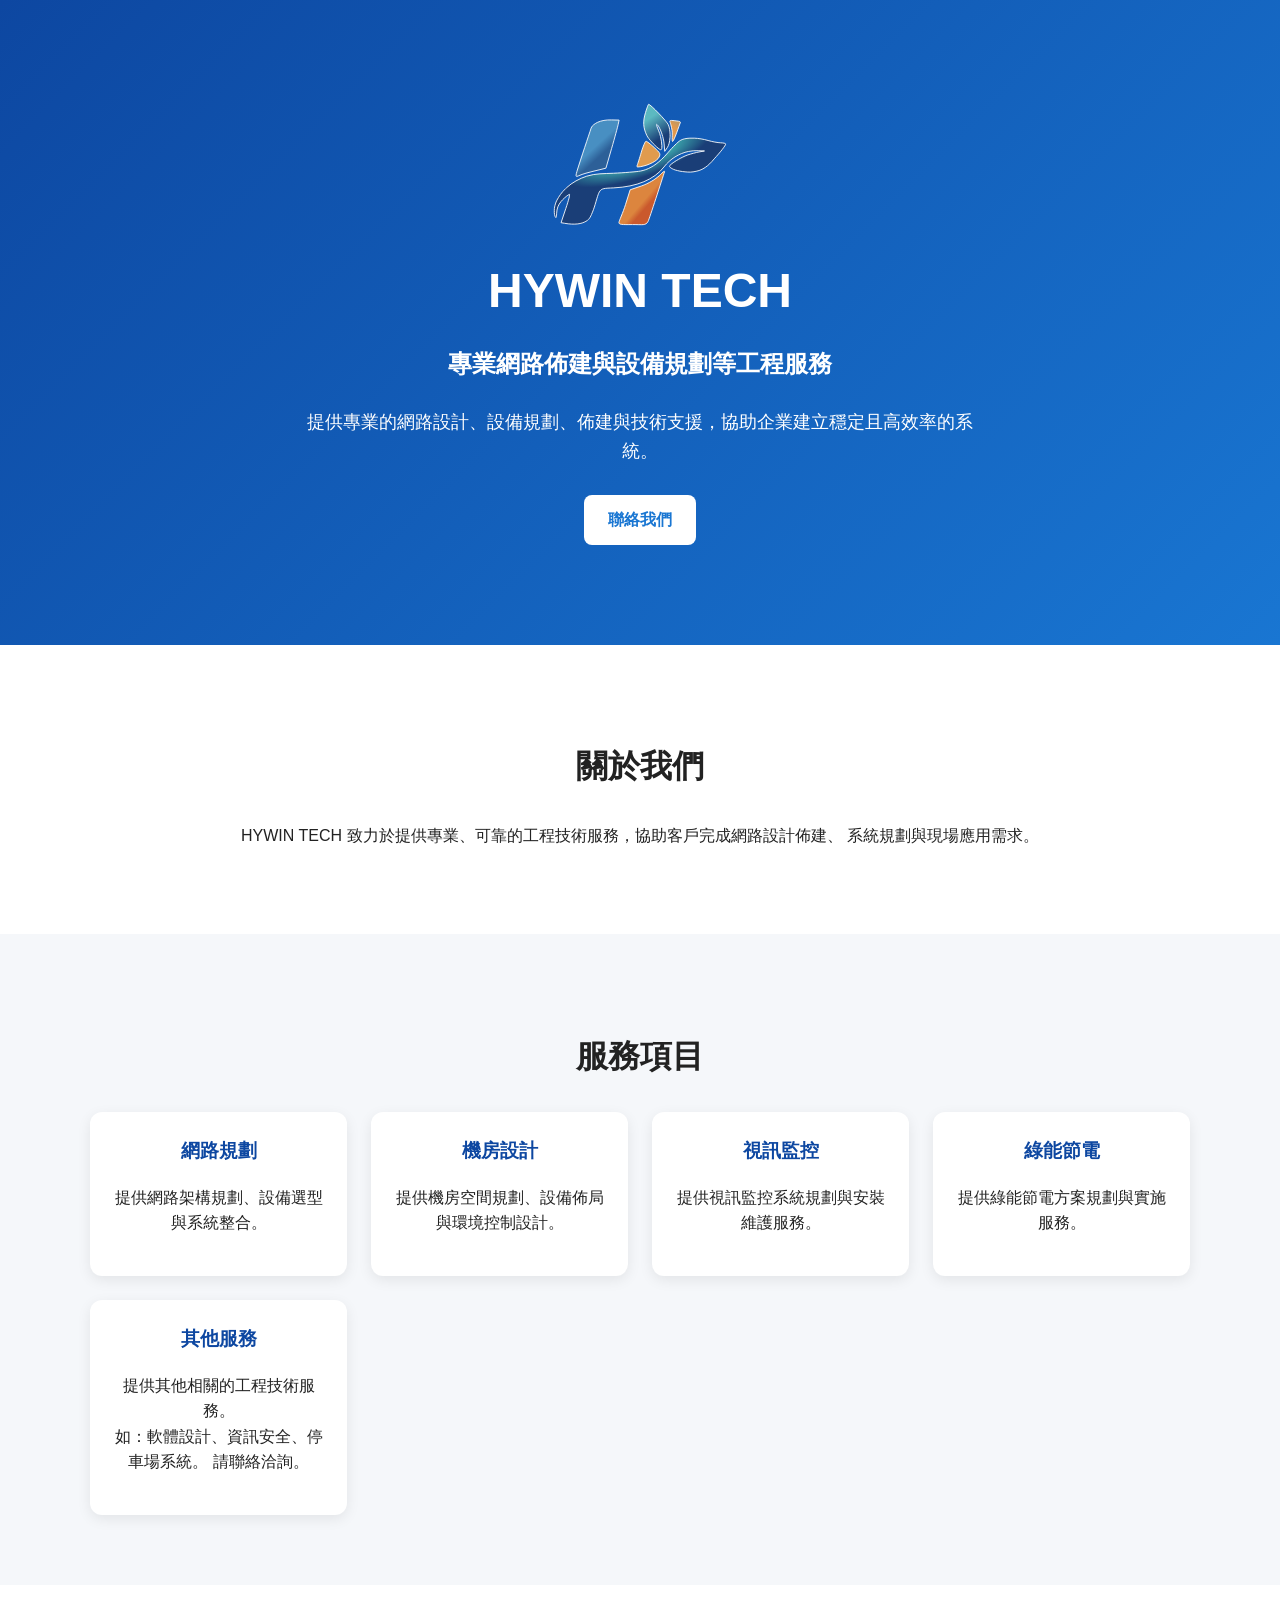
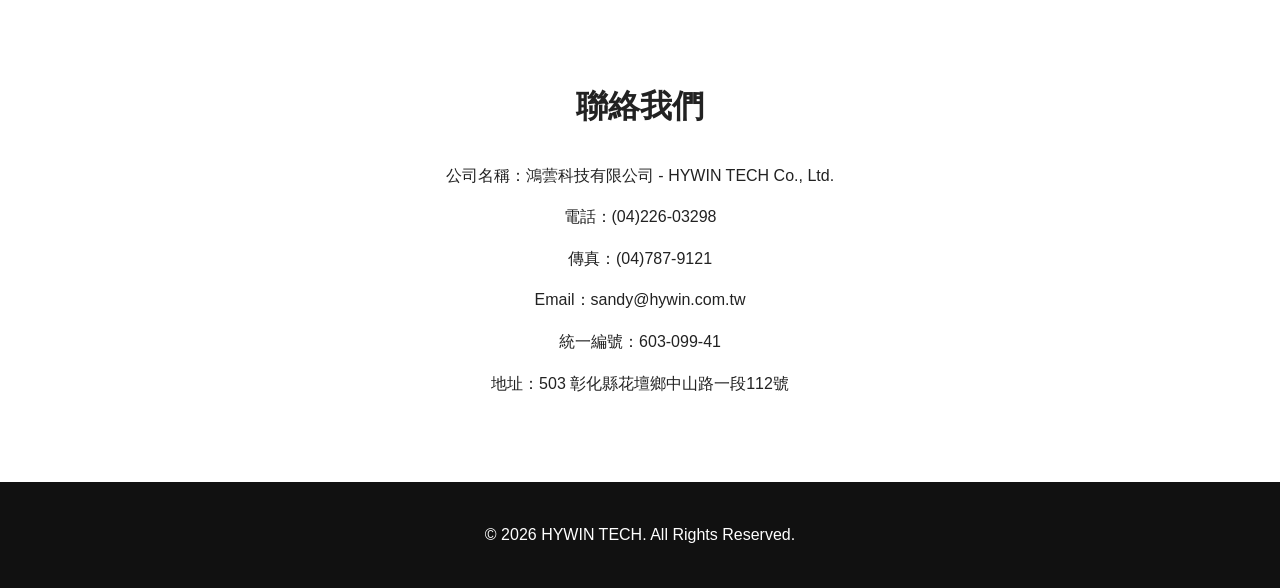
==== index.html @ fcb00c09 "Update index.html" ====
<!DOCTYPE html>
<html lang="zh-Hant">
<head>
    <meta charset="UTF-8">
    <meta name="viewport" content="width=device-width, initial-scale=1.0">
    <title>HYWIN TECH</title>
    <meta name="description" content="HYWIN TECH 提供專業的網路佈建、設備規劃與工程服務。">
    <link rel="stylesheet" href="style.css">
</head>
<body>
    <header class="hero">
        <div class="container">
            <img src="image/HYWIN.svg" alt="HYWIN TECH Logo" class="logo">
            <h1>HYWIN TECH</h1>
            <p class="subtitle">專業網路佈建與設備規劃等工程服務</p>
            <p class="description">
                提供專業的網路設計、設備規劃、佈建與技術支援，協助企業建立穩定且高效率的系統。
            </p>
            <a class="btn" href="#contact">聯絡我們</a>
        </div>
    </header>

    <section class="section">
        <div class="container">
            <h2>關於我們</h2>
            <p>
                HYWIN TECH 致力於提供專業、可靠的工程技術服務，協助客戶完成網路設計佈建、
                系統規劃與現場應用需求。
            </p>
        </div>
    </section>

    <section class="section section-gray">
        <div class="container">
            <h2>服務項目</h2>
            <div class="cards">
                <div class="card">
                    <h3>網路規劃</h3>
                    <p>提供網路架構規劃、設備選型與系統整合。</p>
                </div>
                <div class="card">
                    <h3>機房設計</h3>
                    <p>提供機房空間規劃、設備佈局與環境控制設計。</p>
                </div>
                <div class="card">
                    <h3>視訊監控</h3>
                    <p>提供視訊監控系統規劃與安裝維護服務。</p>
                </div>
                <div class="card">
                    <h3>綠能節電</h3>
                    <p>提供綠能節電方案規劃與實施服務。</p>
                </div>
                <div class="card">
                    <h3>其他服務</h3>
                    <p>提供其他相關的工程技術服務。<br>如：軟體設計、資訊安全、停車場系統。 請聯絡洽詢。</p>
                </div>
            </div>
        </div>
    </section>

    <section class="section" id="contact">
        <div class="container">
            <h2>聯絡我們</h2>
            <p>公司名稱：鴻蕓科技有限公司 - HYWIN TECH Co., Ltd.</p>
            <p>電話：(04)226-03298</p>
            <p>傳真：(04)787-9121</p>
            <p>Email：sandy@hywin.com.tw</p>
            <p>統一編號：603-099-41</p>
            <p>地址：503 彰化縣花壇鄉中山路一段112號</p>
        </div>
    </section>

    <footer class="footer">
        <div class="container">
            <p>© 2026 HYWIN TECH. All Rights Reserved.</p>
        </div>
    </footer>
</body>
</html>
---- style.css ----
* {
    box-sizing: border-box;
}

body {
    margin: 0;
    font-family: "Microsoft JhengHei", "PingFang TC", sans-serif;
    line-height: 1.6;
    color: #222;
    background-color: #ffffff;
}

.logo {
    max-width: 180px;
    width: 100%;
    height: auto;
    display: block;
    margin: 0 auto 24px;
}

.container {
    width: 90%;
    max-width: 1100px;
    margin: 0 auto;
}

.hero {
    background: linear-gradient(135deg, #0d47a1, #1976d2);
    color: white;
    text-align: center;
    padding: 100px 20px;
}

.hero h1 {
    margin: 0;
    font-size: 48px;
}

.subtitle {
    font-size: 24px;
    margin-top: 16px;
    font-weight: 600;
}

.description {
    max-width: 700px;
    margin: 20px auto 0;
    font-size: 18px;
}

.btn {
    display: inline-block;
    margin-top: 30px;
    padding: 12px 24px;
    background-color: white;
    color: #1976d2;
    text-decoration: none;
    border-radius: 8px;
    font-weight: bold;
}

.section {
    padding: 70px 20px;
}

.section h2 {
    text-align: center;
    margin-bottom: 30px;
    font-size: 32px;
}

.section p {
    max-width: 800px;
    margin: 0 auto 16px;
    text-align: center;
}

.section-gray {
    background-color: #f5f7fa;
}

.cards {
    display: grid;
    grid-template-columns: repeat(auto-fit, minmax(250px, 1fr));
    gap: 24px;
    margin-top: 30px;
}

.card {
    background: white;
    padding: 24px;
    border-radius: 12px;
    box-shadow: 0 4px 14px rgba(0, 0, 0, 0.08);
    text-align: center;
}

.card h3 {
    margin-top: 0;
    color: #0d47a1;
}

.footer {
    background-color: #111;
    color: white;
    text-align: center;
    padding: 24px 20px;
}
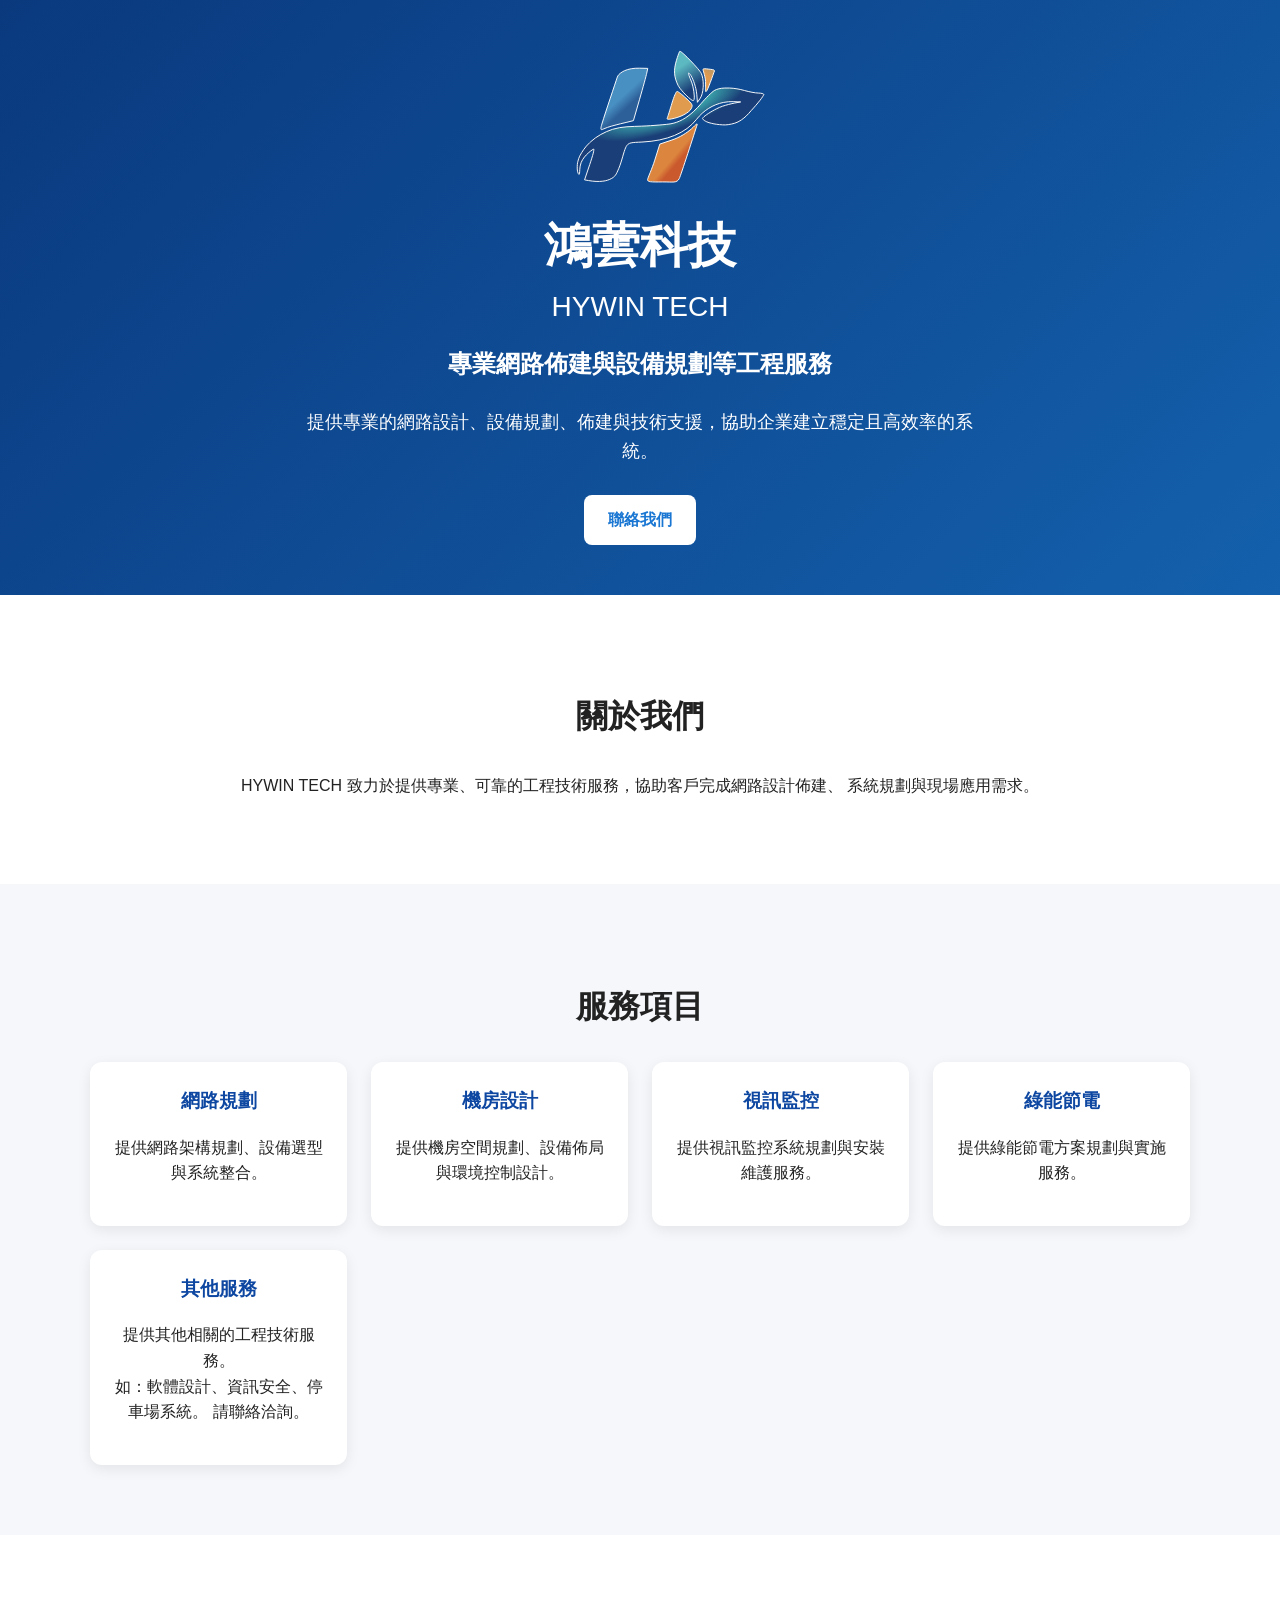
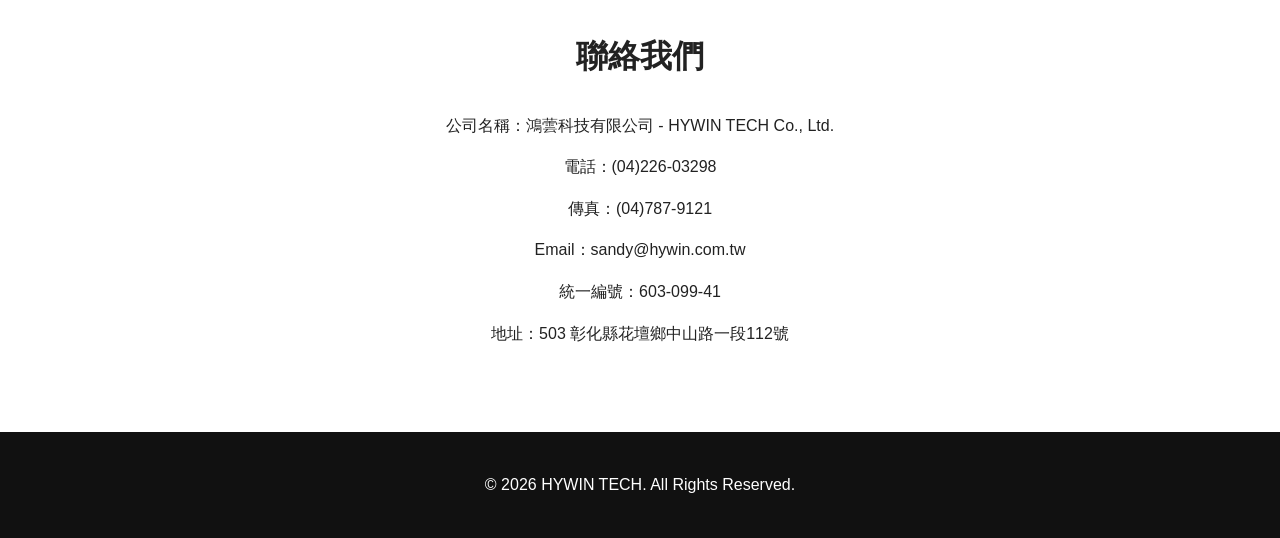
==== commit e6b8adfb: "Update-title" ====
--- a/index.html
+++ b/index.html
@@ -11,7 +11,8 @@
     <header class="hero">
         <div class="container">
             <img src="image/HYWIN.svg" alt="HYWIN TECH Logo" class="logo">
-            <h1>HYWIN TECH</h1>
+            <h1>鴻蕓科技</h1>
+            <h2>HYWIN TECH</h2>
             <p class="subtitle">專業網路佈建與設備規劃等工程服務</p>
             <p class="description">
                 提供專業的網路設計、設備規劃、佈建與技術支援，協助企業建立穩定且高效率的系統。
--- a/style.css
+++ b/style.css
@@ -11,7 +11,7 @@
 }
 
 .logo {
-    max-width: 180px;
+    max-width: 250px;
     width: 100%;
     height: auto;
     display: block;
@@ -25,15 +25,23 @@
 }
 
 .hero {
-    background: linear-gradient(135deg, #0d47a1, #1976d2);
+    background: linear-gradient(135deg, #0a397e, #1460ac);
     color: white;
     text-align: center;
-    padding: 100px 20px;
+    padding: 50px 20px;
 }
 
 .hero h1 {
     margin: 0;
     font-size: 48px;
+}
+
+.hero h2
+{
+    margin: 0;
+    font-size: 28px;
+    font-weight: normal;
+    color: white;
 }
 
 .subtitle {
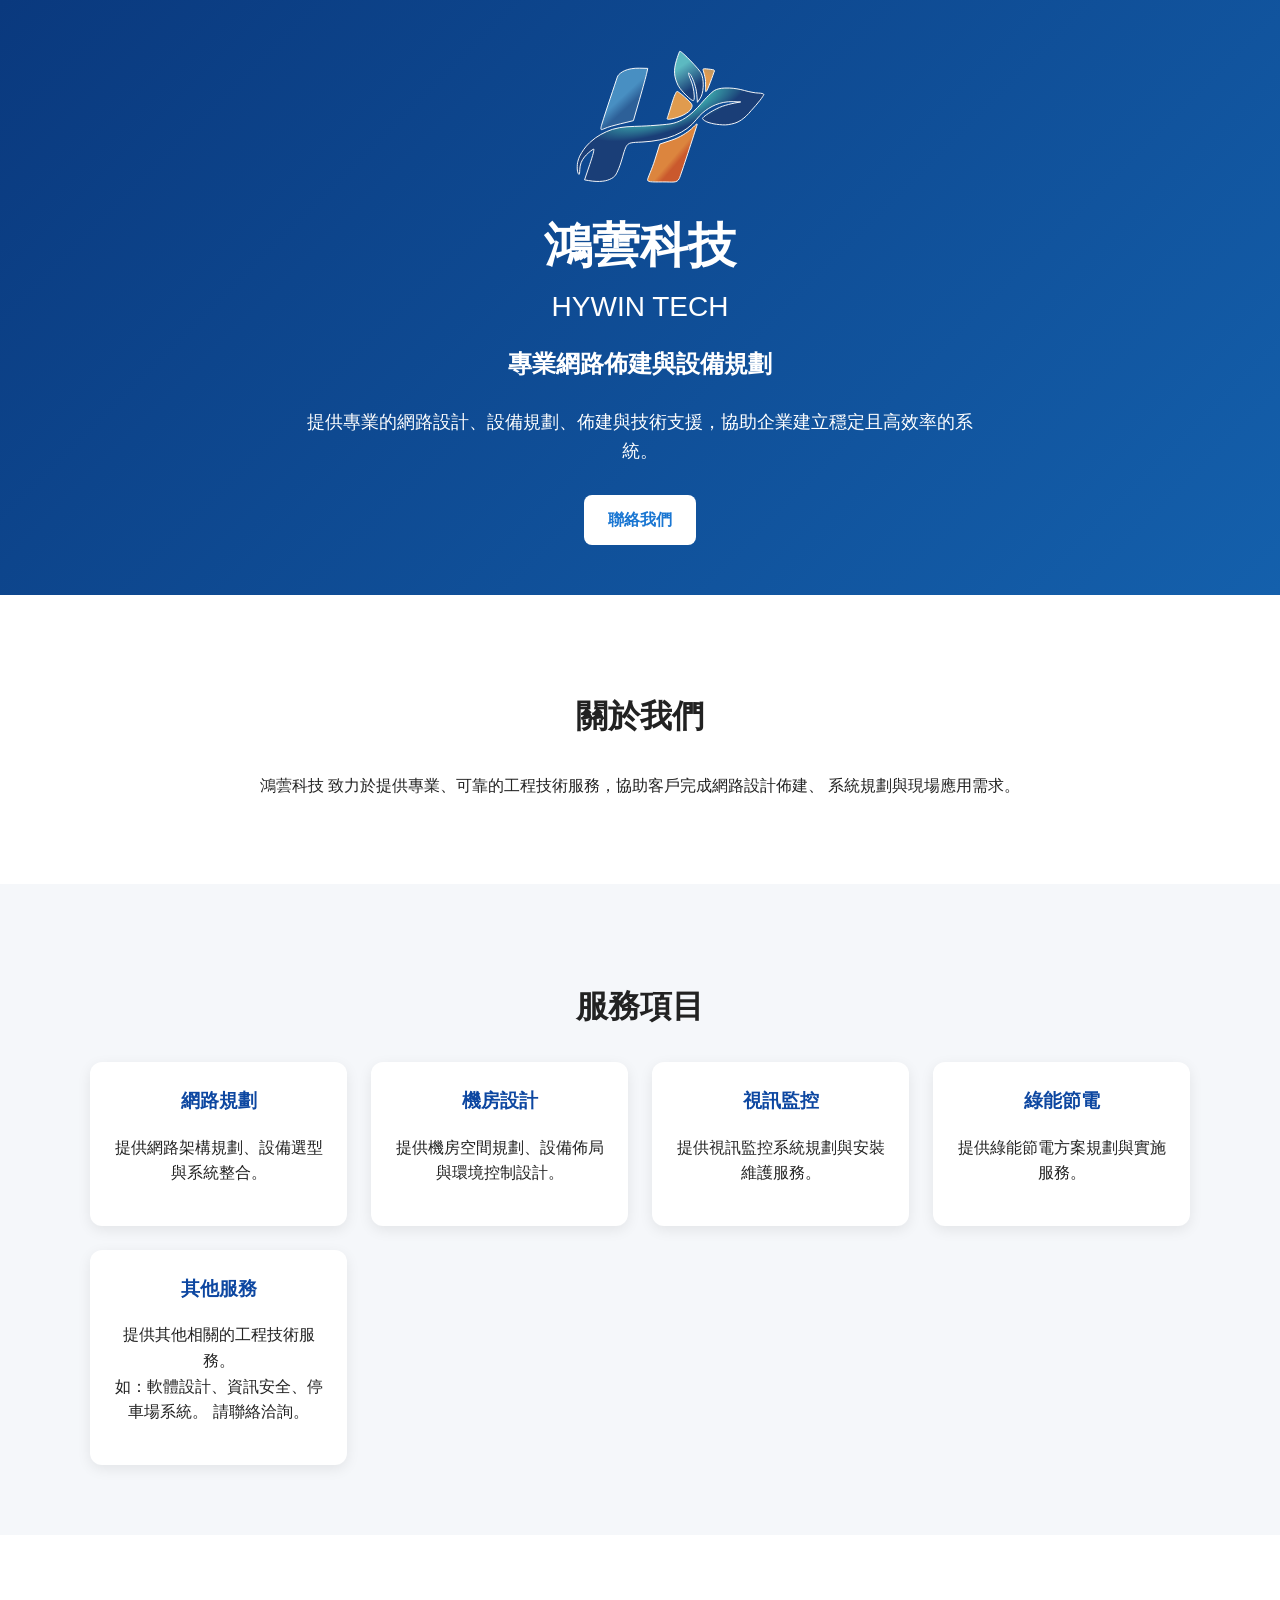
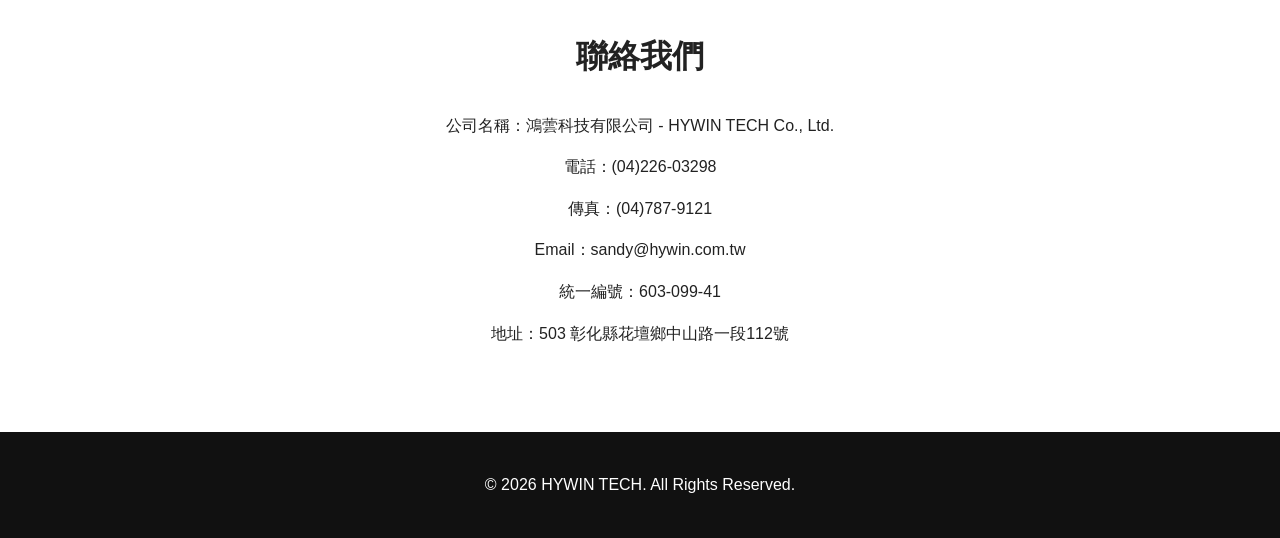
==== commit 1324cb58: "update" ====
--- a/index.html
+++ b/index.html
@@ -13,7 +13,7 @@
             <img src="image/HYWIN.svg" alt="HYWIN TECH Logo" class="logo">
             <h1>鴻蕓科技</h1>
             <h2>HYWIN TECH</h2>
-            <p class="subtitle">專業網路佈建與設備規劃等工程服務</p>
+            <p class="subtitle">專業網路佈建與設備規劃</p>
             <p class="description">
                 提供專業的網路設計、設備規劃、佈建與技術支援，協助企業建立穩定且高效率的系統。
             </p>
@@ -25,7 +25,7 @@
         <div class="container">
             <h2>關於我們</h2>
             <p>
-                HYWIN TECH 致力於提供專業、可靠的工程技術服務，協助客戶完成網路設計佈建、
+                鴻蕓科技 致力於提供專業、可靠的工程技術服務，協助客戶完成網路設計佈建、
                 系統規劃與現場應用需求。
             </p>
         </div>
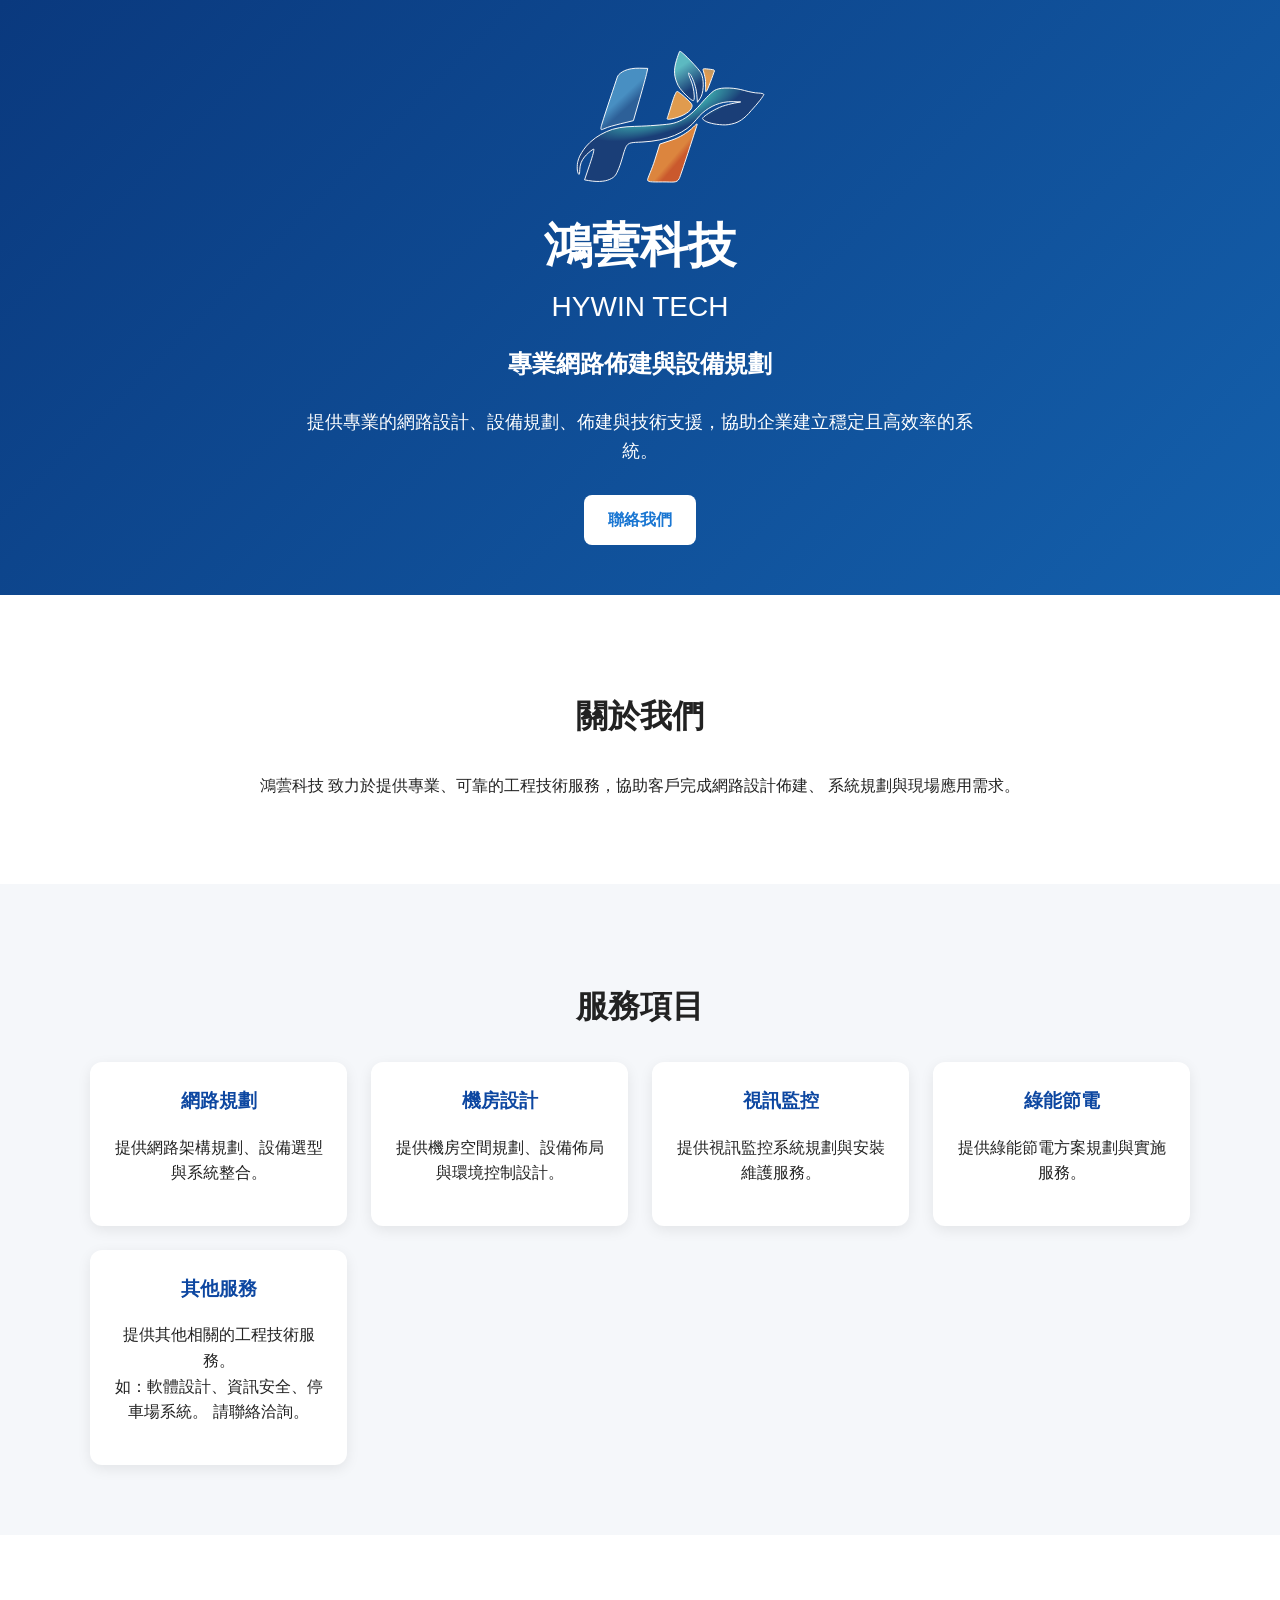
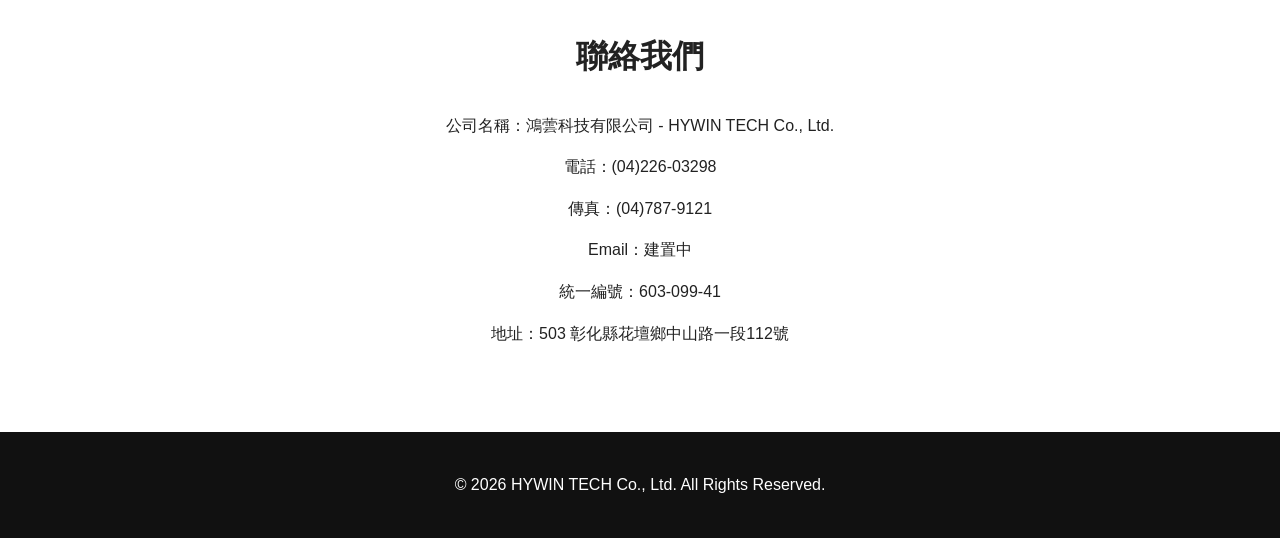
==== commit e252b4c2: "update" ====
--- a/index.html
+++ b/index.html
@@ -65,7 +65,7 @@
             <p>公司名稱：鴻蕓科技有限公司 - HYWIN TECH Co., Ltd.</p>
             <p>電話：(04)226-03298</p>
             <p>傳真：(04)787-9121</p>
-            <p>Email：sandy@hywin.com.tw</p>
+            <p>Email：建置中</p>
             <p>統一編號：603-099-41</p>
             <p>地址：503 彰化縣花壇鄉中山路一段112號</p>
         </div>
@@ -73,7 +73,7 @@
 
     <footer class="footer">
         <div class="container">
-            <p>© 2026 HYWIN TECH. All Rights Reserved.</p>
+            <p>© 2026 HYWIN TECH Co., Ltd. All Rights Reserved.</p>
         </div>
     </footer>
 </body>
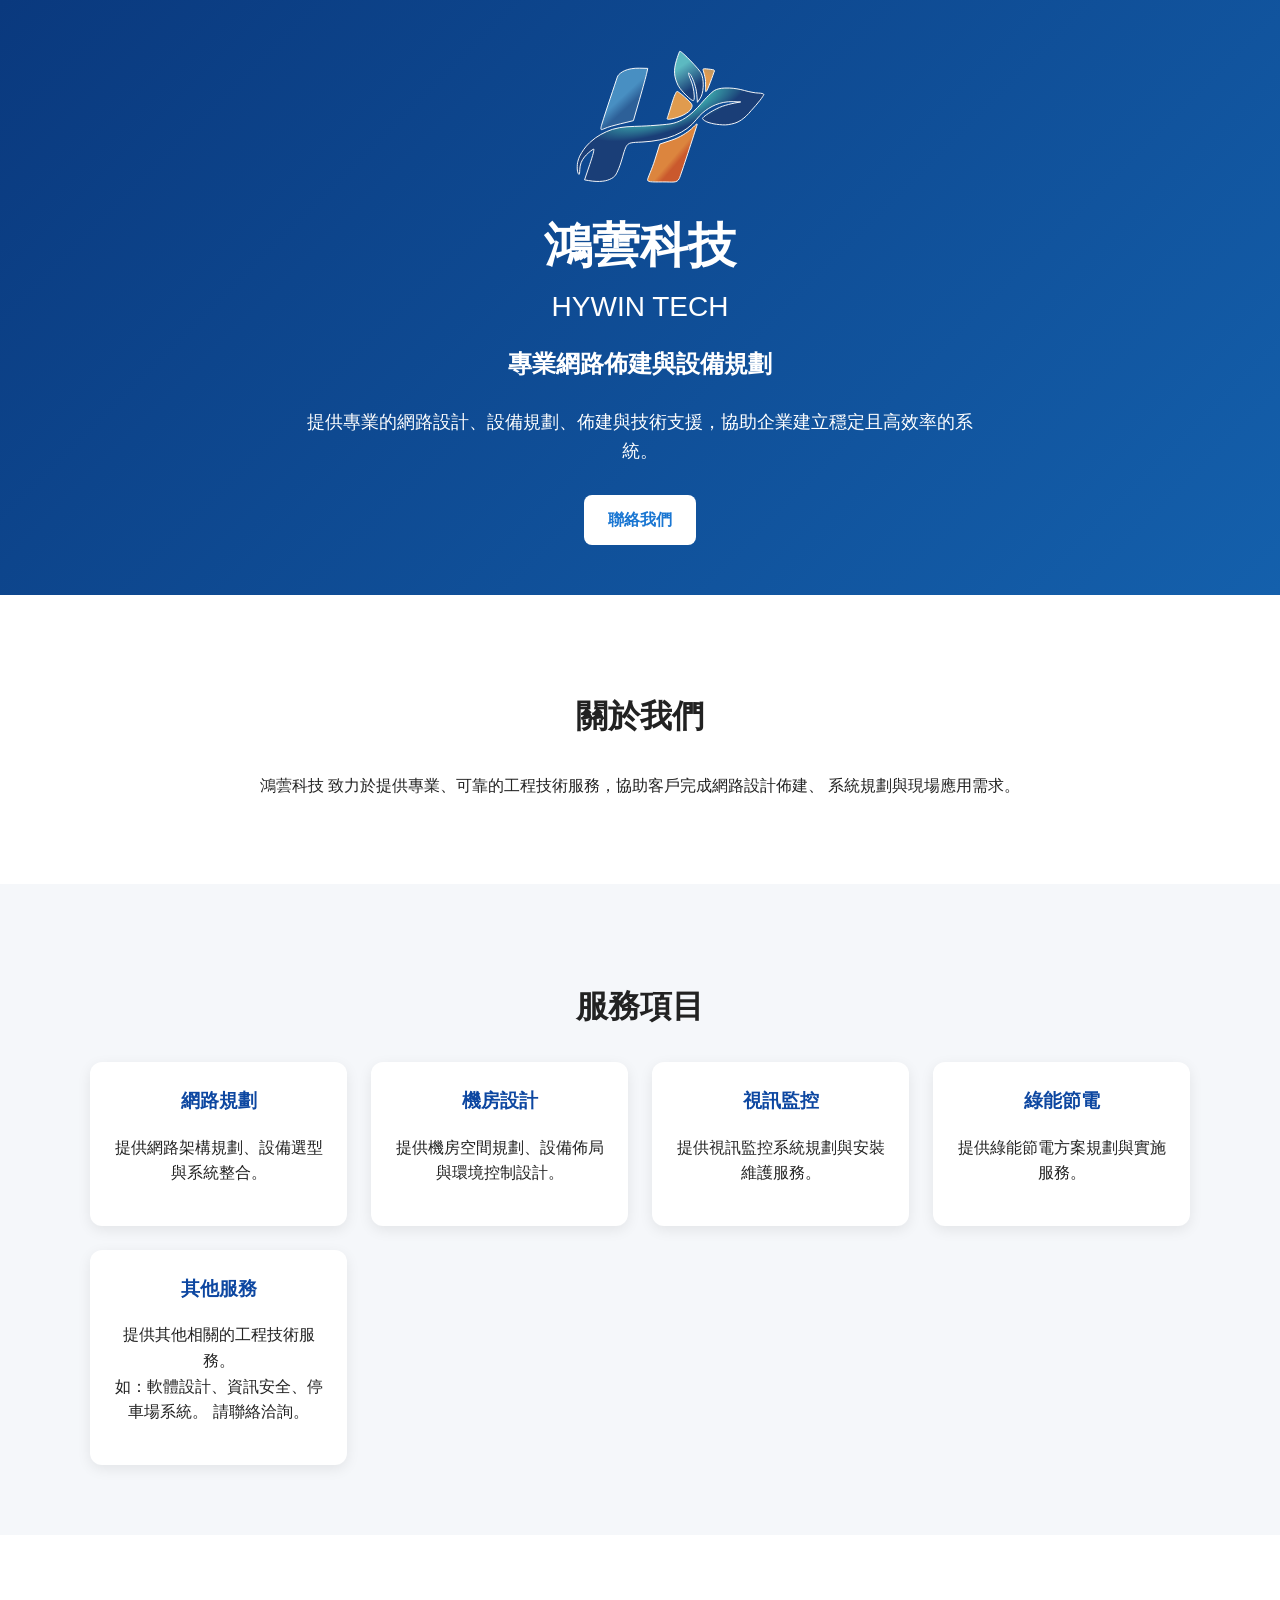
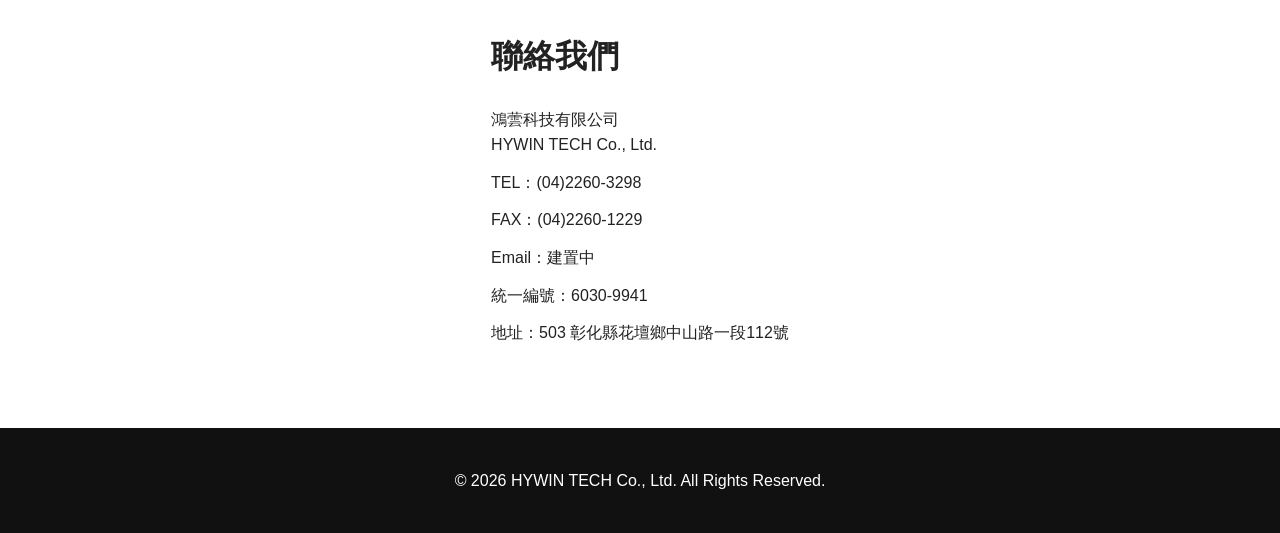
==== commit 2d189286: "update contact info" ====
--- a/index.html
+++ b/index.html
@@ -60,16 +60,19 @@
     </section>
 
     <section class="section" id="contact">
-        <div class="container">
+    <div class="container contact-outer">
+        <div class="contact-wrap">
             <h2>聯絡我們</h2>
-            <p>公司名稱：鴻蕓科技有限公司 - HYWIN TECH Co., Ltd.</p>
-            <p>電話：(04)226-03298</p>
-            <p>傳真：(04)787-9121</p>
+            <p>鴻蕓科技有限公司
+                <br>HYWIN TECH Co., Ltd.</p>
+            <p>TEL：(04)2260-3298</p>
+            <p>FAX：(04)2260-1229</p>
             <p>Email：建置中</p>
-            <p>統一編號：603-099-41</p>
+            <p>統一編號：6030-9941</p>
             <p>地址：503 彰化縣花壇鄉中山路一段112號</p>
-        </div>
-    </section>
+       </div>
+    </div>
+</section>
 
     <footer class="footer">
         <div class="container">
--- a/style.css
+++ b/style.css
@@ -112,4 +112,25 @@
     color: white;
     text-align: center;
     padding: 24px 20px;
+}
+
+.contact-outer {
+    text-align: center;
+}
+
+.contact-wrap {
+    display: inline-block;
+    text-align: left;
+    max-width: 100%;
+}
+
+.contact-wrap h2 {
+    text-align: left;
+    margin-bottom: 24px;
+}
+
+.contact-wrap p {
+    text-align: left;
+    margin: 0 0 12px;
+    max-width: none;
 }
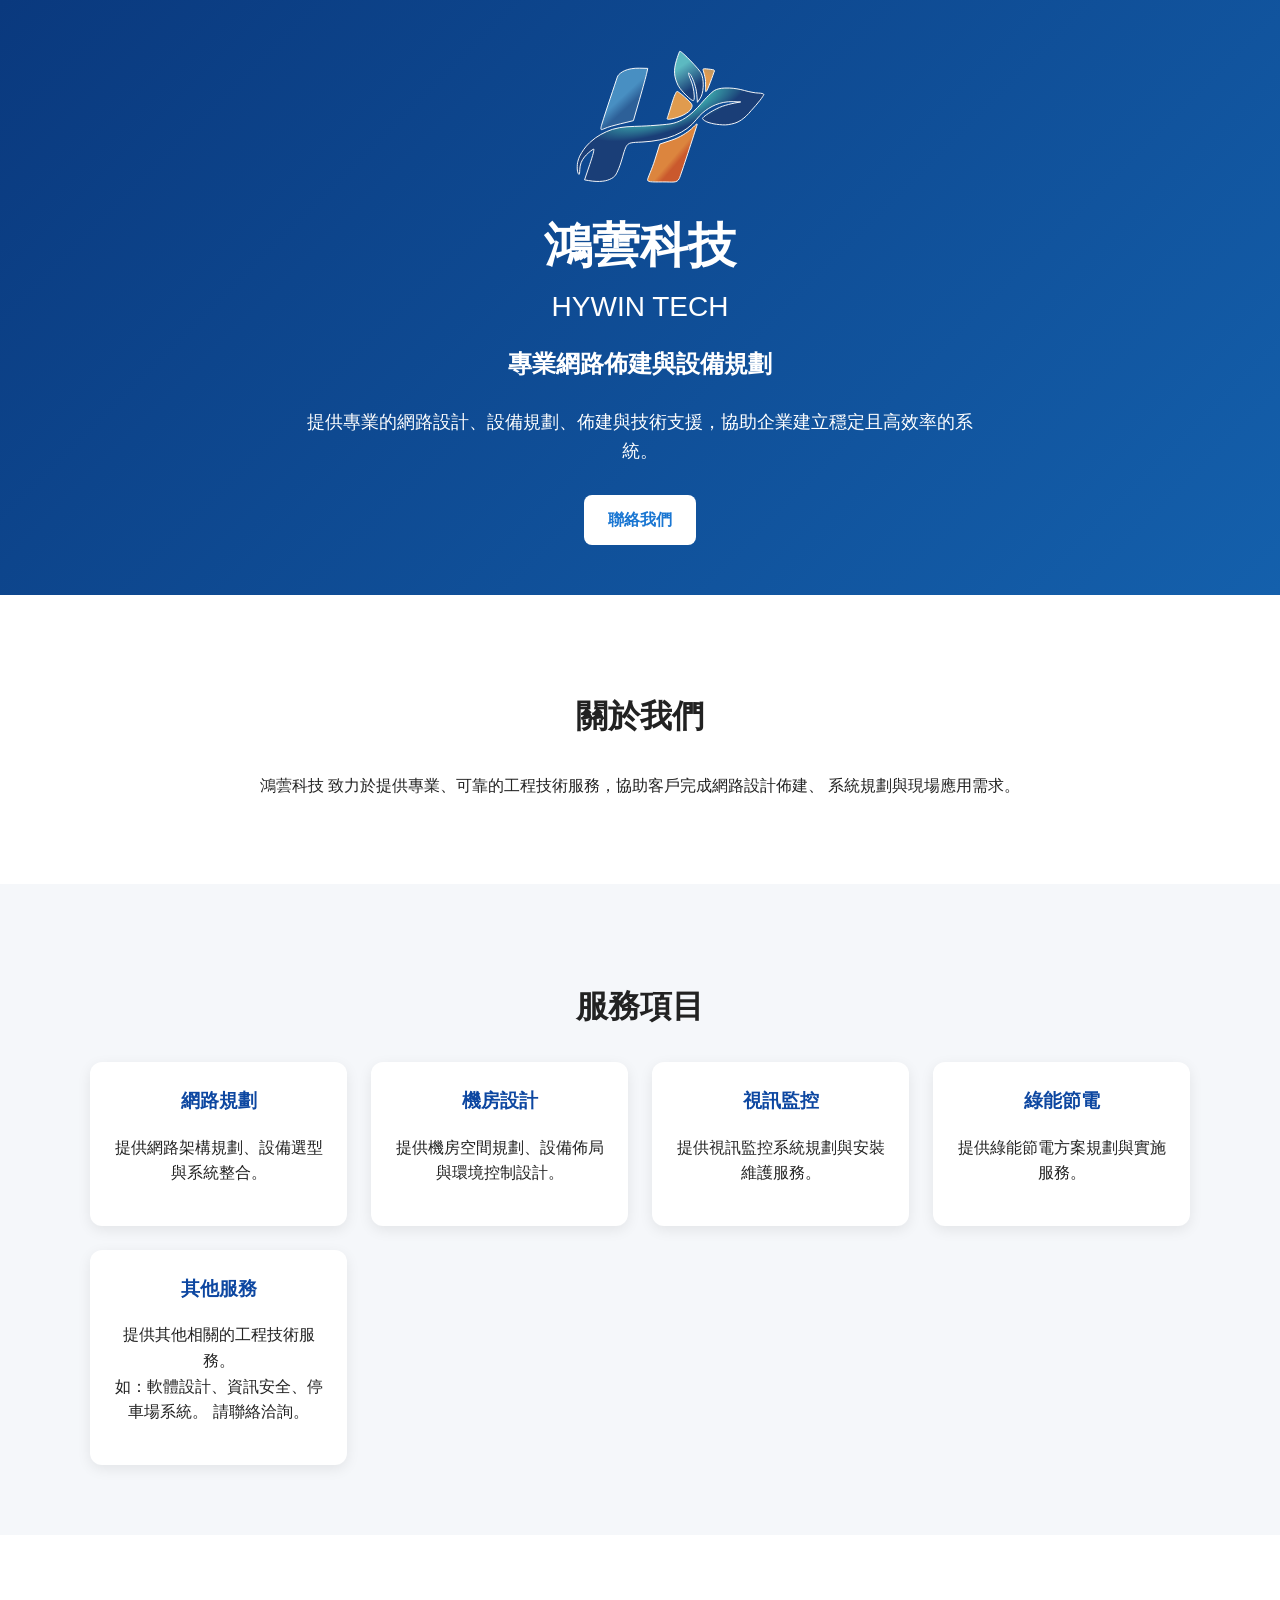
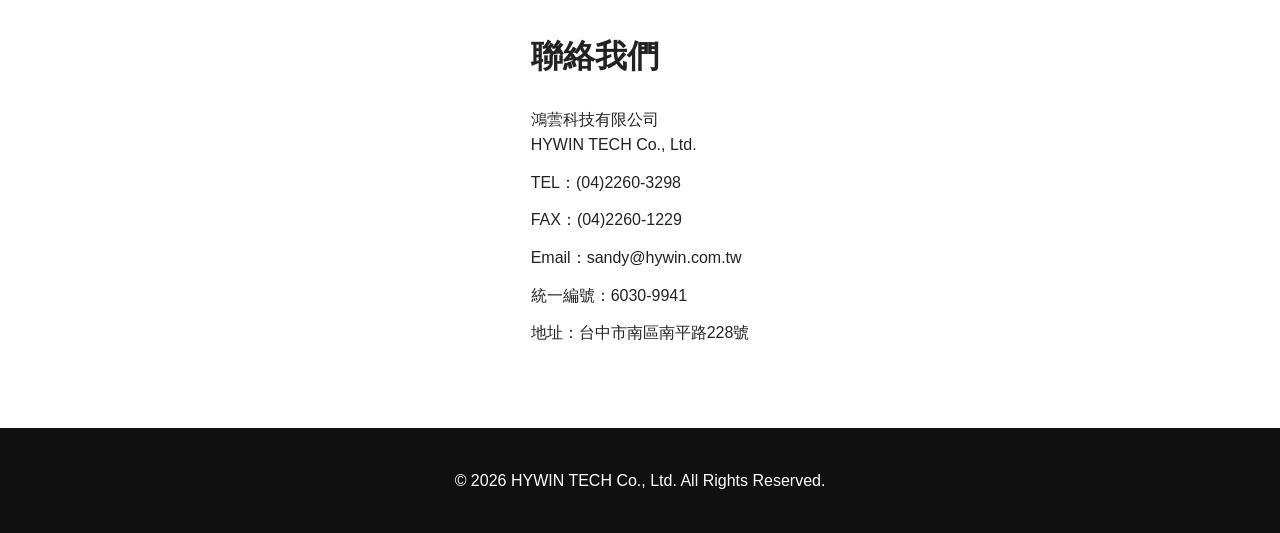
==== commit 3060eeff: "update contact info" ====
--- a/index.html
+++ b/index.html
@@ -67,9 +67,9 @@
                 <br>HYWIN TECH Co., Ltd.</p>
             <p>TEL：(04)2260-3298</p>
             <p>FAX：(04)2260-1229</p>
-            <p>Email：建置中</p>
+            <p>Email：sandy@hywin.com.tw</p>
             <p>統一編號：6030-9941</p>
-            <p>地址：503 彰化縣花壇鄉中山路一段112號</p>
+            <p>地址：台中市南區南平路228號</p>
        </div>
     </div>
 </section>
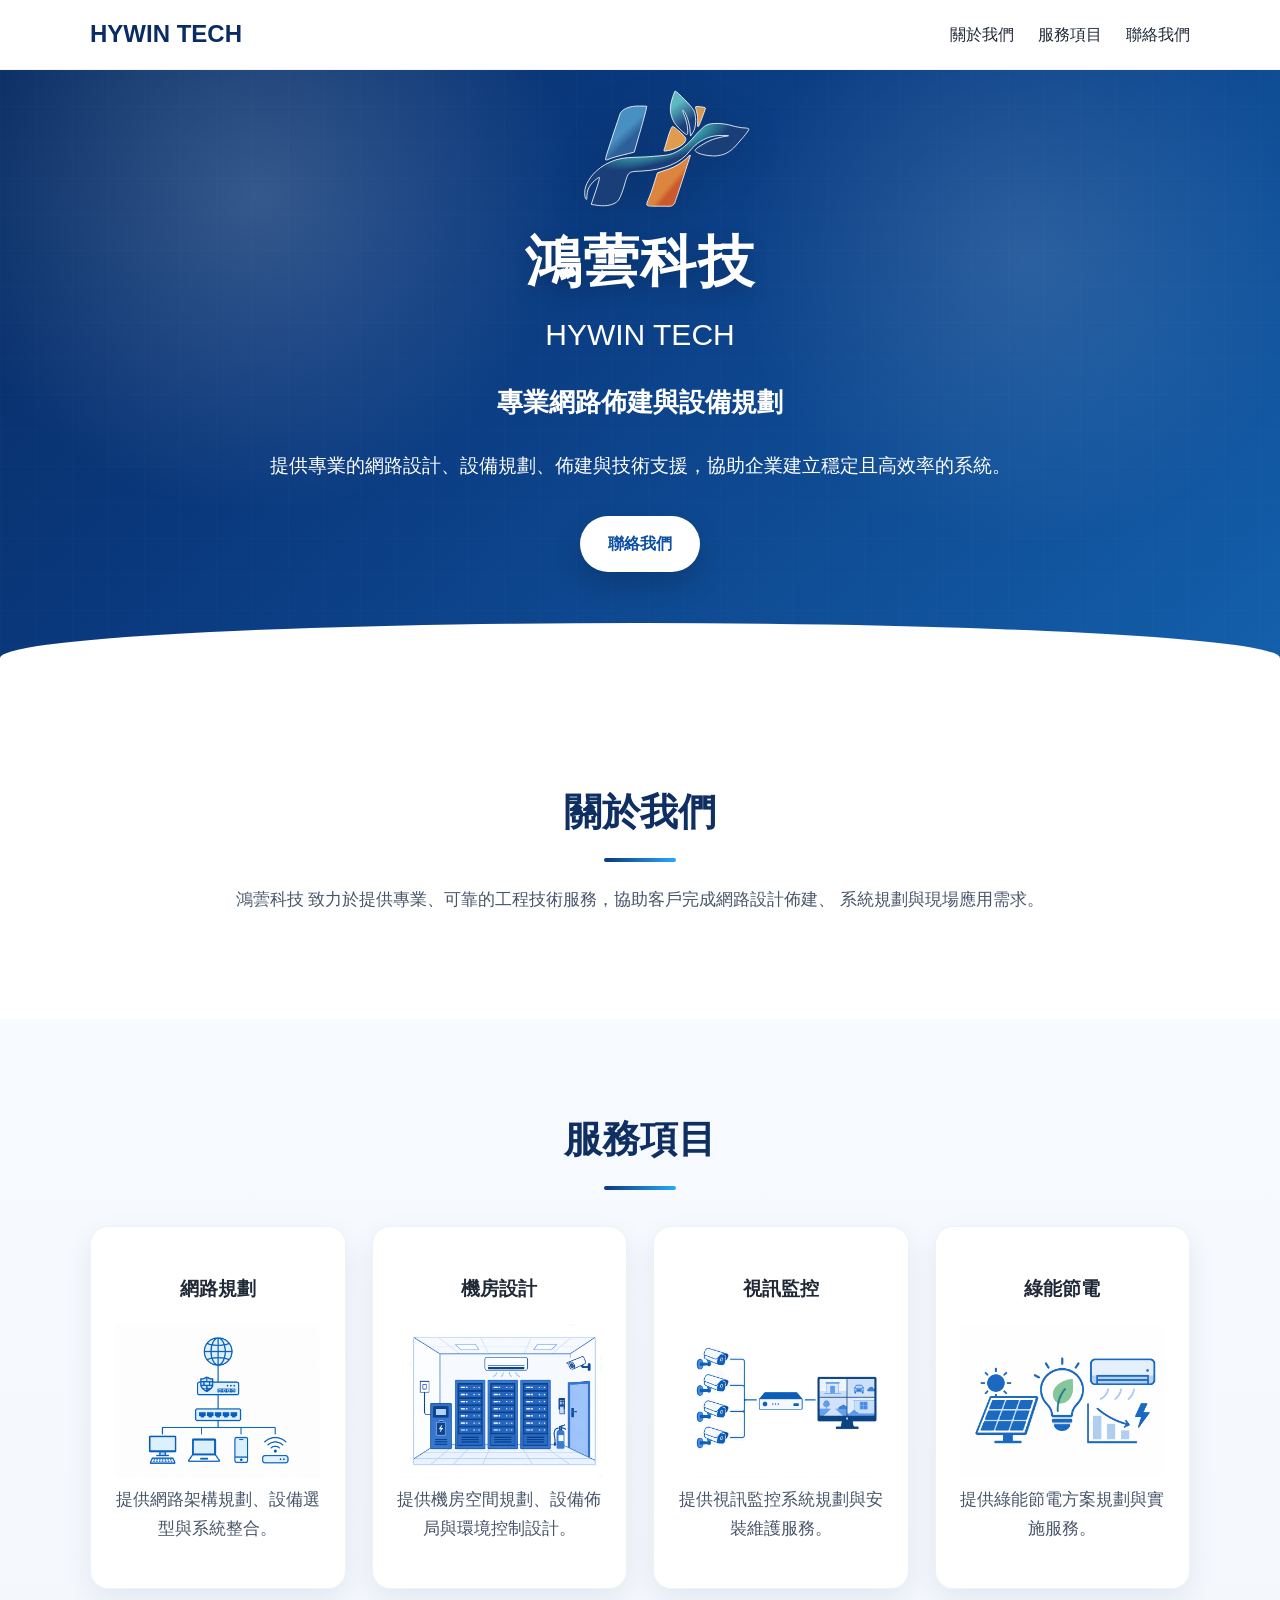
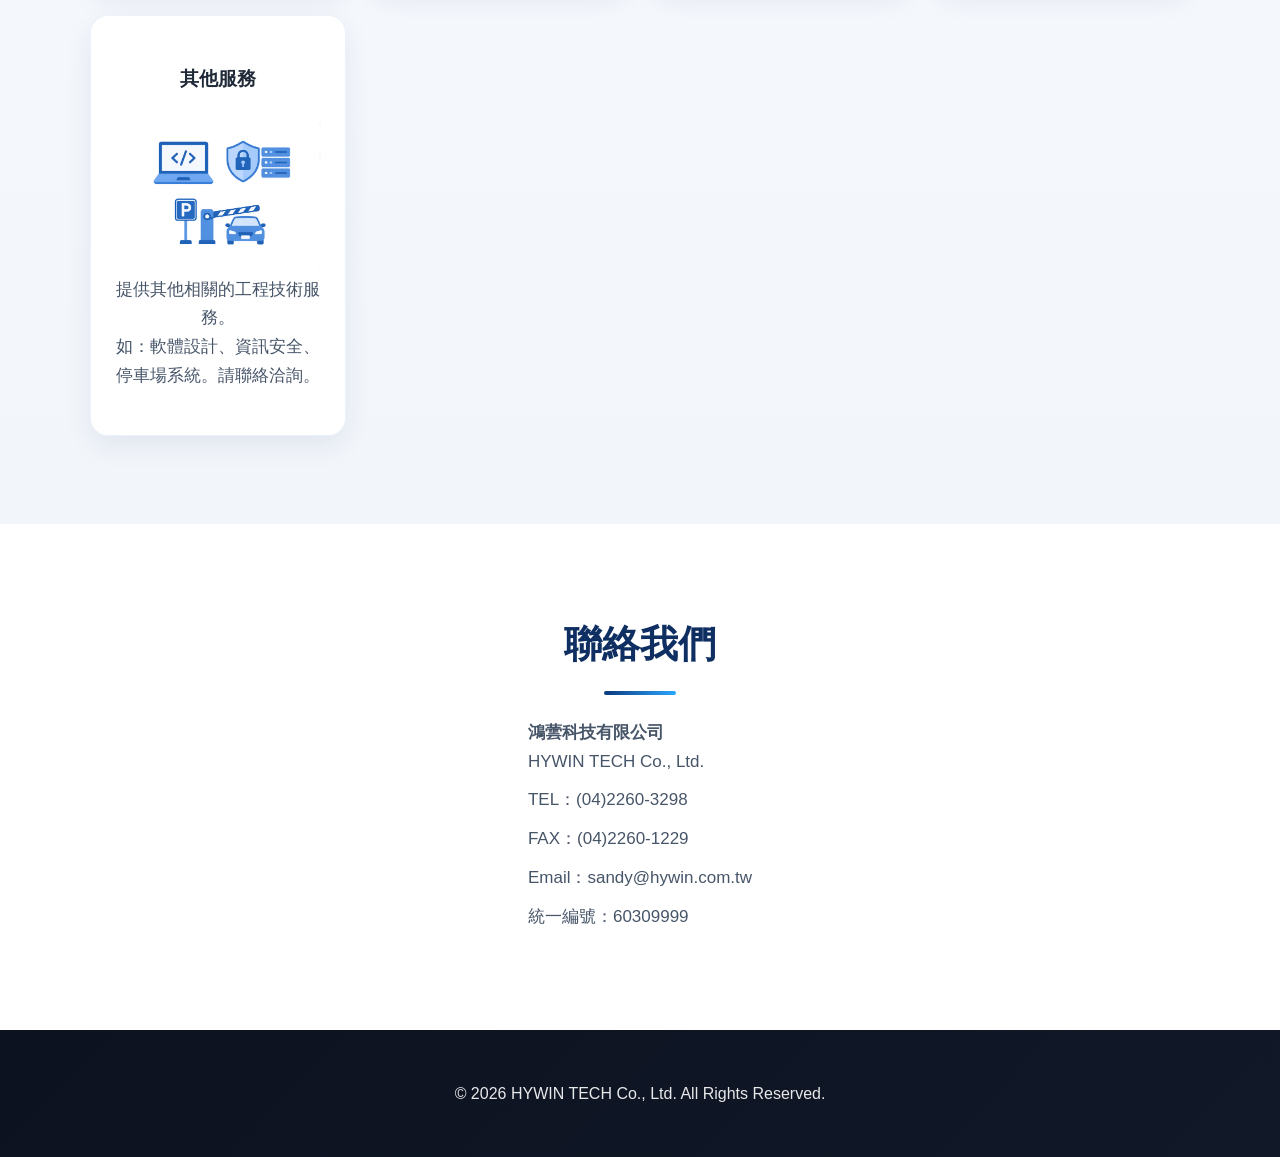
==== commit 7094123e: "update v1.1" ====
--- a/index.html
+++ b/index.html
@@ -1,83 +1,109 @@
-<!DOCTYPE html>
-<html lang="zh-Hant">
-<head>
-    <meta charset="UTF-8">
-    <meta name="viewport" content="width=device-width, initial-scale=1.0">
-    <title>HYWIN TECH</title>
-    <meta name="description" content="HYWIN TECH 提供專業的網路佈建、設備規劃與工程服務。">
-    <link rel="stylesheet" href="style.css">
-</head>
-<body>
-    <header class="hero">
-        <div class="container">
-            <img src="image/HYWIN.svg" alt="HYWIN TECH Logo" class="logo">
-            <h1>鴻蕓科技</h1>
-            <h2>HYWIN TECH</h2>
-            <p class="subtitle">專業網路佈建與設備規劃</p>
-            <p class="description">
-                提供專業的網路設計、設備規劃、佈建與技術支援，協助企業建立穩定且高效率的系統。
-            </p>
-            <a class="btn" href="#contact">聯絡我們</a>
-        </div>
-    </header>
-
-    <section class="section">
-        <div class="container">
-            <h2>關於我們</h2>
-            <p>
-                鴻蕓科技 致力於提供專業、可靠的工程技術服務，協助客戶完成網路設計佈建、
-                系統規劃與現場應用需求。
-            </p>
-        </div>
-    </section>
-
-    <section class="section section-gray">
-        <div class="container">
-            <h2>服務項目</h2>
-            <div class="cards">
-                <div class="card">
-                    <h3>網路規劃</h3>
-                    <p>提供網路架構規劃、設備選型與系統整合。</p>
-                </div>
-                <div class="card">
-                    <h3>機房設計</h3>
-                    <p>提供機房空間規劃、設備佈局與環境控制設計。</p>
-                </div>
-                <div class="card">
-                    <h3>視訊監控</h3>
-                    <p>提供視訊監控系統規劃與安裝維護服務。</p>
-                </div>
-                <div class="card">
-                    <h3>綠能節電</h3>
-                    <p>提供綠能節電方案規劃與實施服務。</p>
-                </div>
-                <div class="card">
-                    <h3>其他服務</h3>
-                    <p>提供其他相關的工程技術服務。<br>如：軟體設計、資訊安全、停車場系統。 請聯絡洽詢。</p>
-                </div>
-            </div>
-        </div>
-    </section>
-
-    <section class="section" id="contact">
-    <div class="container contact-outer">
-        <div class="contact-wrap">
-            <h2>聯絡我們</h2>
-            <p>鴻蕓科技有限公司
-                <br>HYWIN TECH Co., Ltd.</p>
-            <p>TEL：(04)2260-3298</p>
-            <p>FAX：(04)2260-1229</p>
-            <p>Email：sandy@hywin.com.tw</p>
-            <p>統一編號：6030-9941</p>
-            <p>地址：台中市南區南平路228號</p>
-       </div>
-    </div>
-</section>
-
-    <footer class="footer">
-        <div class="container">
-            <p>© 2026 HYWIN TECH Co., Ltd. All Rights Reserved.</p>
-        </div>
-    </footer>
-</body>
-</html>
+<!DOCTYPE html>
+<html lang="zh-Hant">
+<head>
+    <meta charset="UTF-8">
+    <meta name="viewport" content="width=device-width, initial-scale=1.0">
+    <title>HYWIN TECH</title>
+    <meta name="description" content="HYWIN TECH 提供專業的網路佈建、設備規劃與工程服務。">
+    <link rel="stylesheet" href="style.css">
+</head>
+<body>
+    <nav class="nav">
+        <div class="container nav-container">
+            <a href="#" class="nav-logo">HYWIN TECH</a>
+            <ul class="nav-links">
+                <li><a href="#about">關於我們</a></li>
+                <li><a href="#services">服務項目</a></li>
+                <li><a href="#contact">聯絡我們</a></li>
+            </ul>
+        </div>
+    </nav>
+
+    <header class="hero">
+        <div class="container">
+            <img src="image/HYWIN.svg" alt="HYWIN TECH Logo" class="logo">
+            <h1>鴻蕓科技</h1>
+            <h2>HYWIN TECH</h2>
+            <p class="subtitle">專業網路佈建與設備規劃</p>
+            <p class="description">
+                提供專業的網路設計、設備規劃、佈建與技術支援，協助企業建立穩定且高效率的系統。
+            </p>
+            <a class="btn" href="#contact">聯絡我們</a>
+        </div>
+    </header>
+
+    <section class="section" id="about">
+        <div class="container">
+            <h2>關於我們</h2>
+            <p>
+                鴻蕓科技 致力於提供專業、可靠的工程技術服務，協助客戶完成網路設計佈建、
+                系統規劃與現場應用需求。
+            </p>
+        </div>
+    </section>
+
+    <section class="section section-gray" id="services">
+        <div class="container">
+            <h2>服務項目</h2>
+            <div class="cards">
+                <div class="card">
+                    <h3>網路規劃</h3>
+                    <div class="card-image-wrap">
+                        <img src="image/service/network topology.png" alt="網路規劃示意圖" class="card-image">
+                    </div>
+                    <p>提供網路架構規劃、設備選型與系統整合。</p>
+                </div>
+                <div class="card">
+                    <h3>機房設計</h3>
+                    <div class="card-image-wrap">
+                        <img src="image/service/server room.png" alt="機房設計示意圖" class="card-image">
+                    </div>
+                    <p>提供機房空間規劃、設備佈局與環境控制設計。</p>
+                </div>
+                <div class="card">
+                    <h3>視訊監控</h3>
+                    <div class="card-image-wrap">
+                        <img src="image/service/surveillance.png" alt="視訊監控示意圖" class="card-image">
+                    </div>
+                    <p>提供視訊監控系統規劃與安裝維護服務。</p>
+                </div>
+                <div class="card">
+                    <h3>綠能節電</h3>
+                    <div class="card-image-wrap">
+                        <img src="image/service/eco energy.png" alt="綠能節電示意圖" class="card-image">
+                    </div>
+                    <p>提供綠能節電方案規劃與實施服務。</p>
+                </div>
+                <div class="card">
+                    <h3>其他服務</h3>
+                    <div class="card-image-wrap">
+                        <img src="image/service/parking tech.png" alt="其他服務示意圖" class="card-image">
+                    </div>
+                    <p>提供其他相關的工程技術服務。<br>如：軟體設計、資訊安全、停車場系統。請聯絡洽詢。</p>
+                </div>
+            </div>
+        </div>
+    </section>
+
+    <section class="section" id="contact">
+        <div class="container contact-outer">
+            <div class="contact-wrap">
+                <h2>聯絡我們</h2>
+                <div class="contact-content">
+                    <p><strong>鴻蕓科技有限公司</strong><br>HYWIN TECH Co., Ltd.</p>
+                    <p>TEL：(04)2260-3298</p>
+                    <p>FAX：(04)2260-1229</p>
+                    <p>Email：sandy@hywin.com.tw</p>
+                    <p>統一編號：60309999</p>
+                </div>
+            </div>
+        </div>
+    </section>
+
+    <footer class="footer">
+        <div class="container">
+            <p>© 2026 HYWIN TECH Co., Ltd. All Rights Reserved.</p>
+        </div>
+    </footer>
+</body>
+</html>
--- a/style.css
+++ b/style.css
@@ -1,136 +1,274 @@
-* {
-    box-sizing: border-box;
-}
-
-body {
-    margin: 0;
-    font-family: "Microsoft JhengHei", "PingFang TC", sans-serif;
-    line-height: 1.6;
-    color: #222;
-    background-color: #ffffff;
-}
-
-.logo {
-    max-width: 250px;
-    width: 100%;
-    height: auto;
-    display: block;
-    margin: 0 auto 24px;
-}
-
-.container {
-    width: 90%;
-    max-width: 1100px;
-    margin: 0 auto;
-}
-
-.hero {
-    background: linear-gradient(135deg, #0a397e, #1460ac);
-    color: white;
-    text-align: center;
-    padding: 50px 20px;
-}
-
-.hero h1 {
-    margin: 0;
-    font-size: 48px;
-}
-
-.hero h2
-{
-    margin: 0;
-    font-size: 28px;
-    font-weight: normal;
-    color: white;
-}
-
-.subtitle {
-    font-size: 24px;
-    margin-top: 16px;
-    font-weight: 600;
-}
-
-.description {
-    max-width: 700px;
-    margin: 20px auto 0;
-    font-size: 18px;
-}
-
-.btn {
-    display: inline-block;
-    margin-top: 30px;
-    padding: 12px 24px;
-    background-color: white;
-    color: #1976d2;
-    text-decoration: none;
-    border-radius: 8px;
-    font-weight: bold;
-}
-
-.section {
-    padding: 70px 20px;
-}
-
-.section h2 {
-    text-align: center;
-    margin-bottom: 30px;
-    font-size: 32px;
-}
-
-.section p {
-    max-width: 800px;
-    margin: 0 auto 16px;
-    text-align: center;
-}
-
-.section-gray {
-    background-color: #f5f7fa;
-}
-
-.cards {
-    display: grid;
-    grid-template-columns: repeat(auto-fit, minmax(250px, 1fr));
-    gap: 24px;
-    margin-top: 30px;
-}
-
-.card {
-    background: white;
-    padding: 24px;
-    border-radius: 12px;
-    box-shadow: 0 4px 14px rgba(0, 0, 0, 0.08);
-    text-align: center;
-}
-
-.card h3 {
-    margin-top: 0;
-    color: #0d47a1;
-}
-
-.footer {
-    background-color: #111;
-    color: white;
-    text-align: center;
-    padding: 24px 20px;
-}
-
-.contact-outer {
-    text-align: center;
-}
-
-.contact-wrap {
-    display: inline-block;
-    text-align: left;
-    max-width: 100%;
-}
-
-.contact-wrap h2 {
-    text-align: left;
-    margin-bottom: 24px;
-}
-
-.contact-wrap p {
-    text-align: left;
-    margin: 0 0 12px;
-    max-width: none;
+html, body {
+    overflow-x: hidden;
+}
+
+* {
+    box-sizing: border-box;
+}
+
+html {
+    scroll-behavior: smooth;
+}
+
+body {
+    margin: 0;
+    font-family: "Microsoft JhengHei", "PingFang TC", sans-serif;
+    line-height: 1.7;
+    color: #1f2937;
+    background: #ffffff;
+    padding-top: 70px; /* 為導覽列留空 */
+}
+
+/* --- 新增導覽列樣式 --- */
+.nav {
+    position: fixed;
+    top: 0;
+    width: 100%;
+    height: 70px;
+    background: rgba(255, 255, 255, 0.9);
+    backdrop-filter: blur(10px);
+    -webkit-backdrop-filter: blur(10px);
+    z-index: 1000;
+    display: flex;
+    align-items: center;
+    border-bottom: 1px solid rgba(0,0,0,0.05);
+}
+
+.nav-container {
+    display: flex;
+    justify-content: space-between;
+    align-items: center;
+    width: min(90%, 1100px);
+    margin: 0 auto;
+}
+
+.nav-logo {
+    font-weight: 800;
+    color: #082c63;
+    font-size: 24px;
+    text-decoration: none !important; /* 強制移除超連結底線 */
+    border-bottom: none !important;  /* 確保沒有底部邊框被誤認為底線 */
+}
+
+/* 同時確保滑鼠移上去時也不會出現底線 */
+.nav-logo:hover {
+    text-decoration: none !important;
+    border-bottom: none !important;
+}
+
+.nav-links {
+    display: flex;
+    list-style: none;
+    gap: 24px;
+    margin: 0;
+    font-size: 16px;
+}
+
+.nav-links a {
+    text-decoration: none;
+    color: #1f2937;
+    font-weight: 500;
+}
+
+.nav-links a:hover {
+    color: #1460ac;
+}
+
+/* --- 原有 Hero 樣式保持不動 --- */
+.logo {
+    max-width: 220px;
+    width: 100%;
+    height: auto;
+    display: block;
+    margin: 0 auto 20px;
+    filter: drop-shadow(0 8px 20px rgba(0, 0, 0, 0.15));
+}
+
+.container {
+    width: min(90%, 1100px);
+    margin: 0 auto;
+}
+
+.hero {
+    position: relative;
+    overflow: hidden;
+    background:
+        radial-gradient(circle at 20% 20%, rgba(255, 255, 255, 0.18), transparent 28%),
+        radial-gradient(circle at 80% 30%, rgba(255, 255, 255, 0.12), transparent 26%),
+        linear-gradient(135deg, #082c63 0%, #0a397e 35%, #1460ac 100%);
+    color: white;
+    text-align: center;
+    padding: 20px 20px 120px;
+}
+
+.hero::before {
+    content: "";
+    position: absolute;
+    inset: 0;
+    background-image:
+        linear-gradient(rgba(255, 255, 255, 0.08) 1px, transparent 1px),
+        linear-gradient(90deg, rgba(255, 255, 255, 0.08) 1px, transparent 1px);
+    background-size: 36px 36px;
+    opacity: 0.18;
+    pointer-events: none;
+}
+
+.hero::after {
+    content: "";
+    position: absolute;
+    left: 0;
+    right: 0;
+    bottom: -1px;
+    height: 70px;
+    background: #ffffff;
+    border-radius: 100% 100% 0 0 / 100% 100% 0 0;
+}
+
+.hero .container {
+    position: relative;
+    z-index: 1;
+}
+
+/* --- 原有文字大小樣式保持不動 --- */
+.hero h1 {
+    margin: 0;
+    font-size: clamp(36px, 5vw, 56px);
+    font-weight: 800;
+    letter-spacing: 1.5px;
+    line-height: 1.2;
+    text-shadow: 0 6px 18px rgba(0, 0, 0, 0.18);
+}
+
+.hero h2 {
+    margin: 14px 0 0;
+    font-size: clamp(20px, 2.8vw, 30px);
+    font-weight: 400;
+}
+
+.subtitle {
+    font-size: clamp(20px, 2.3vw, 26px);
+    margin-top: 20px;
+    font-weight: 700;
+}
+
+.description {
+    max-width: 760px;
+    margin: 22px auto 0;
+    font-size: clamp(16px, 1.8vw, 19px);
+}
+
+.btn {
+    display: inline-flex;
+    margin-top: 34px;
+    padding: 14px 28px;
+    background-color: #ffffff;
+    color: #0d4fa3;
+    text-decoration: none;
+    border-radius: 999px;
+    font-weight: 700;
+    box-shadow: 0 12px 28px rgba(0, 0, 0, 0.18);
+}
+
+/* --- Section 設定 --- */
+.section {
+    position: relative;
+    padding: 88px 20px;
+}
+
+.section h2 {
+    text-align: center;
+    margin: 0 0 24px;
+    font-size: clamp(28px, 3vw, 38px);
+    color: #0f2f62;
+}
+
+.section h2::after {
+    content: "";
+    display: block;
+    width: 72px;
+    height: 4px;
+    margin: 14px auto 0;
+    border-radius: 999px;
+    background: linear-gradient(90deg, #0a397e, #2aa7ff);
+}
+
+.section p {
+    max-width: 820px;
+    margin: 0 auto 16px;
+    text-align: center;
+    color: #475569;
+    font-size: 17px;
+}
+
+.section-gray {
+    background: linear-gradient(180deg, #f7faff 0%, #f2f6fb 100%);
+}
+
+/* --- 服務卡片樣式與懸浮效果 --- */
+.cards {
+    display: grid;
+    grid-template-columns: repeat(auto-fit, minmax(250px, 1fr));
+    gap: 26px;
+    margin-top: 36px;
+}
+
+.card {
+    background: rgba(255, 255, 255, 0.96);
+    padding: 28px 24px;
+    border-radius: 18px;
+    box-shadow: 0 10px 28px rgba(15, 38, 78, 0.08);
+    text-align: center;
+    border: 1px solid rgba(20, 96, 172, 0.08);
+    transition: transform 0.4s cubic-bezier(0.165, 0.84, 0.44, 1), box-shadow 0.4s ease;
+}
+
+.card:hover {
+    transform: translateY(-8px);
+    box-shadow: 0 20px 40px rgba(15, 38, 78, 0.12);
+}
+
+.card-image {
+    width: 100%;
+    height: auto;
+    object-fit: contain;
+    mix-blend-mode: multiply;
+}
+
+/* --- 聯絡我們：置中且無卡片效果 --- */
+.contact-outer {
+    text-align: center; /* 讓內部包裝容器置中 */
+}
+
+.contact-wrap {
+    display: inline-block; /* 依內容寬度縮放 */
+    text-align: center; /* 標題置中 */
+    background: transparent; /* 移除背景 */
+    box-shadow: none; /* 移除陰影 */
+    border: none; /* 移除邊框 */
+    padding: 0;
+}
+
+.contact-content {
+    text-align: left; /* 內容文字靠左 */
+    margin-top: 24px;
+    color: #334155;
+    font-size: 17px;
+}
+
+.contact-content p {
+    text-align: left; /* 確保段落內部也靠左 */
+    margin: 0 0 10px;
+}
+
+/* --- Footer --- */
+.footer {
+    background: linear-gradient(135deg, #0c1220, #111827);
+    color: rgba(255, 255, 255, 0.9);
+    text-align: center;
+    padding: 34px 20px;
+}
+
+@media (max-width: 768px) {
+    .nav-links { display: none; }
+    .hero::after { height: 90px; bottom: -38px; }
 }
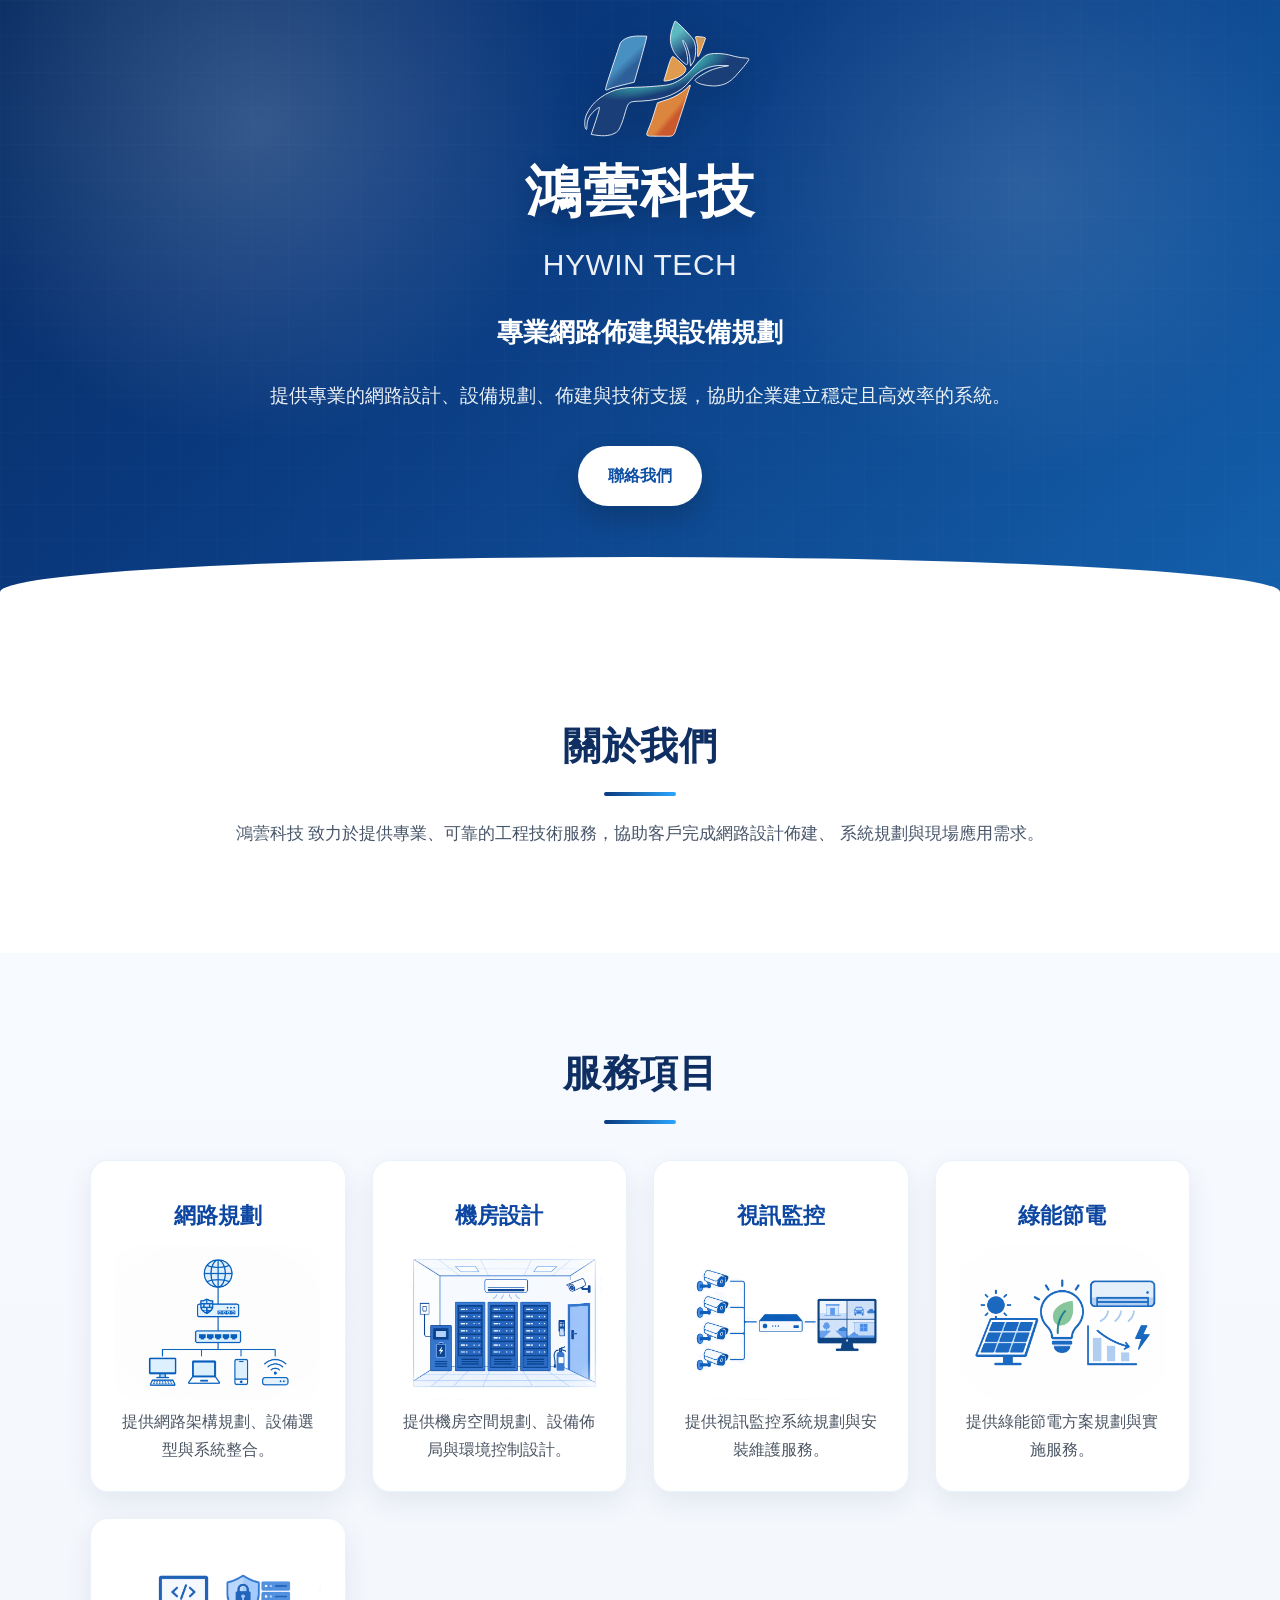
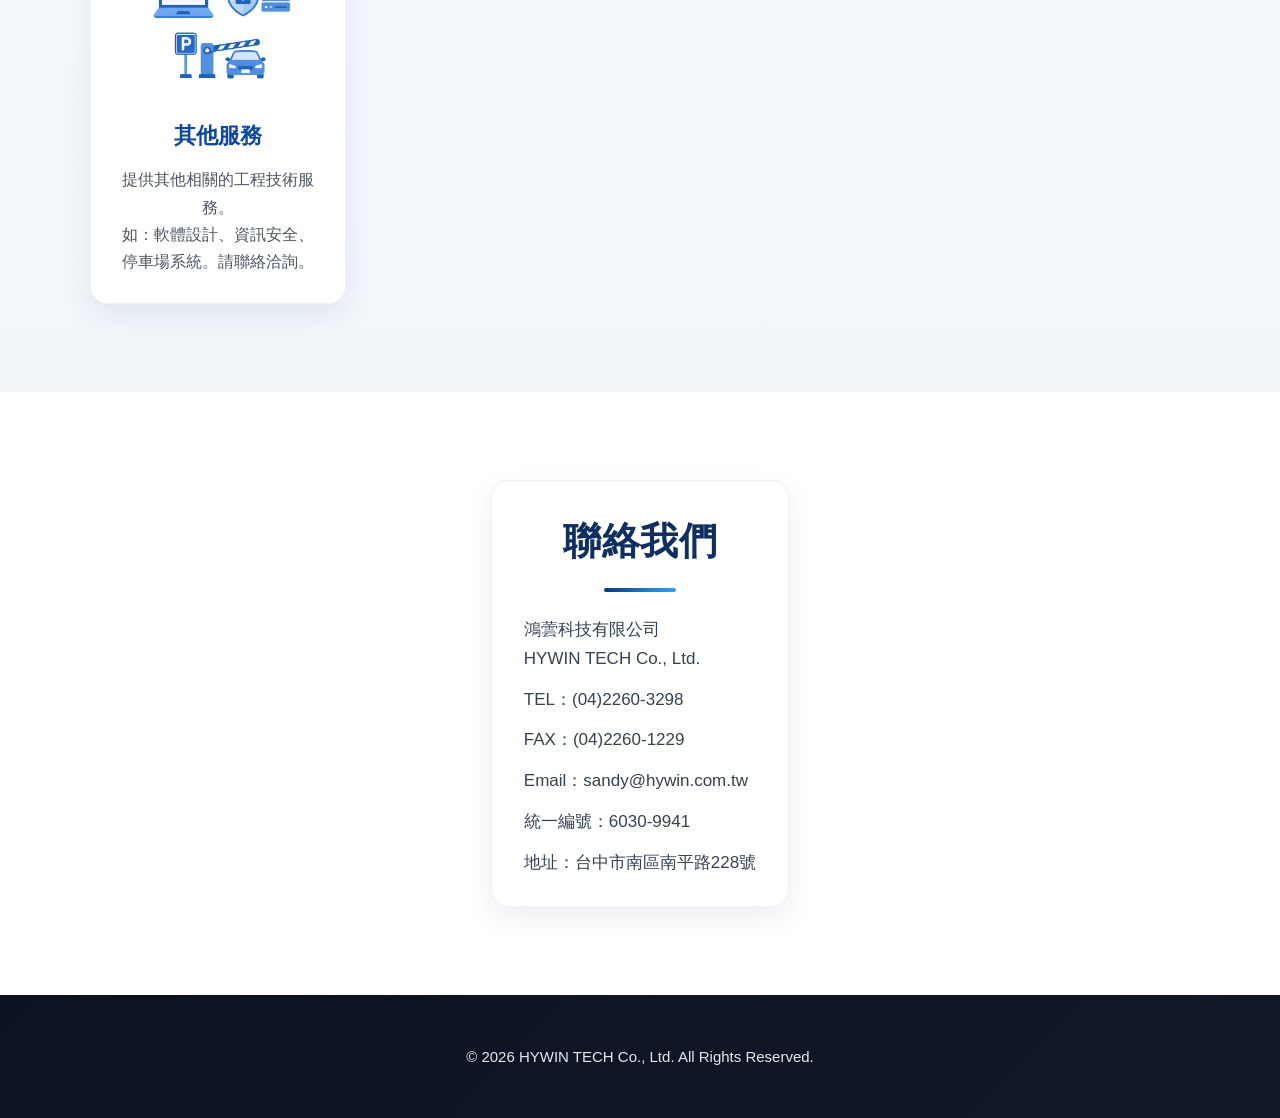
==== commit 5f8b1d09: "update" ====
--- a/index.html
+++ b/index.html
@@ -8,17 +8,6 @@
     <link rel="stylesheet" href="style.css">
 </head>
 <body>
-    <nav class="nav">
-        <div class="container nav-container">
-            <a href="#" class="nav-logo">HYWIN TECH</a>
-            <ul class="nav-links">
-                <li><a href="#about">關於我們</a></li>
-                <li><a href="#services">服務項目</a></li>
-                <li><a href="#contact">聯絡我們</a></li>
-            </ul>
-        </div>
-    </nav>
-
     <header class="hero">
         <div class="container">
             <img src="image/HYWIN.svg" alt="HYWIN TECH Logo" class="logo">
@@ -32,7 +21,7 @@
         </div>
     </header>
 
-    <section class="section" id="about">
+    <section class="section">
         <div class="container">
             <h2>關於我們</h2>
             <p>
@@ -42,7 +31,7 @@
         </div>
     </section>
 
-    <section class="section section-gray" id="services">
+    <section class="section section-gray">
         <div class="container">
             <h2>服務項目</h2>
             <div class="cards">
@@ -72,13 +61,14 @@
                     <div class="card-image-wrap">
                         <img src="image/service/eco energy.png" alt="綠能節電示意圖" class="card-image">
                     </div>
+
                     <p>提供綠能節電方案規劃與實施服務。</p>
                 </div>
                 <div class="card">
-                    <h3>其他服務</h3>
                     <div class="card-image-wrap">
                         <img src="image/service/parking tech.png" alt="其他服務示意圖" class="card-image">
                     </div>
+                    <h3>其他服務</h3>
                     <p>提供其他相關的工程技術服務。<br>如：軟體設計、資訊安全、停車場系統。請聯絡洽詢。</p>
                 </div>
             </div>
@@ -89,13 +79,12 @@
         <div class="container contact-outer">
             <div class="contact-wrap">
                 <h2>聯絡我們</h2>
-                <div class="contact-content">
-                    <p><strong>鴻蕓科技有限公司</strong><br>HYWIN TECH Co., Ltd.</p>
-                    <p>TEL：(04)2260-3298</p>
-                    <p>FAX：(04)2260-1229</p>
-                    <p>Email：sandy@hywin.com.tw</p>
-                    <p>統一編號：60309999</p>
-                </div>
+                <p>鴻蕓科技有限公司<br>HYWIN TECH Co., Ltd.</p>
+                <p>TEL：(04)2260-3298</p>
+                <p>FAX：(04)2260-1229</p>
+                <p>Email：sandy@hywin.com.tw</p>
+                <p>統一編號：6030-9941</p>
+                <p>地址：台中市南區南平路228號</p>
             </div>
         </div>
     </section>
@@ -106,4 +95,4 @@
         </div>
     </footer>
 </body>
-</html>+</html>
--- a/style.css
+++ b/style.css
@@ -16,65 +16,12 @@
     line-height: 1.7;
     color: #1f2937;
     background: #ffffff;
-    padding-top: 70px; /* 為導覽列留空 */
-}
-
-/* --- 新增導覽列樣式 --- */
-.nav {
-    position: fixed;
-    top: 0;
-    width: 100%;
-    height: 70px;
-    background: rgba(255, 255, 255, 0.9);
-    backdrop-filter: blur(10px);
-    -webkit-backdrop-filter: blur(10px);
-    z-index: 1000;
-    display: flex;
-    align-items: center;
-    border-bottom: 1px solid rgba(0,0,0,0.05);
-}
-
-.nav-container {
-    display: flex;
-    justify-content: space-between;
-    align-items: center;
-    width: min(90%, 1100px);
-    margin: 0 auto;
-}
-
-.nav-logo {
-    font-weight: 800;
-    color: #082c63;
-    font-size: 24px;
-    text-decoration: none !important; /* 強制移除超連結底線 */
-    border-bottom: none !important;  /* 確保沒有底部邊框被誤認為底線 */
-}
-
-/* 同時確保滑鼠移上去時也不會出現底線 */
-.nav-logo:hover {
-    text-decoration: none !important;
-    border-bottom: none !important;
-}
-
-.nav-links {
-    display: flex;
-    list-style: none;
-    gap: 24px;
-    margin: 0;
-    font-size: 16px;
-}
-
-.nav-links a {
-    text-decoration: none;
-    color: #1f2937;
-    font-weight: 500;
-}
-
-.nav-links a:hover {
-    color: #1460ac;
-}
-
-/* --- 原有 Hero 樣式保持不動 --- */
+}
+
+a {
+    transition: 0.3s ease;
+}
+
 .logo {
     max-width: 220px;
     width: 100%;
@@ -129,7 +76,6 @@
     z-index: 1;
 }
 
-/* --- 原有文字大小樣式保持不動 --- */
 .hero h1 {
     margin: 0;
     font-size: clamp(36px, 5vw, 56px);
@@ -143,6 +89,8 @@
     margin: 14px 0 0;
     font-size: clamp(20px, 2.8vw, 30px);
     font-weight: 400;
+    color: rgba(255, 255, 255, 0.92);
+    letter-spacing: 0.5px;
 }
 
 .subtitle {
@@ -155,10 +103,14 @@
     max-width: 760px;
     margin: 22px auto 0;
     font-size: clamp(16px, 1.8vw, 19px);
+    color: rgba(255, 255, 255, 0.92);
 }
 
 .btn {
     display: inline-flex;
+    align-items: center;
+    justify-content: center;
+    gap: 10px;
     margin-top: 34px;
     padding: 14px 28px;
     background-color: #ffffff;
@@ -166,20 +118,32 @@
     text-decoration: none;
     border-radius: 999px;
     font-weight: 700;
+    border: 2px solid transparent;
     box-shadow: 0 12px 28px rgba(0, 0, 0, 0.18);
-}
-
-/* --- Section 設定 --- */
+    transform: translateY(0);
+    font-size: 16px;
+}
+
+.btn:hover {
+    background: transparent;
+    color: #ffffff;
+    border-color: rgba(255, 255, 255, 0.8);
+    transform: translateY(-3px);
+    box-shadow: 0 16px 32px rgba(0, 0, 0, 0.22);
+}
+
 .section {
     position: relative;
     padding: 88px 20px;
 }
 
 .section h2 {
+    position: relative;
     text-align: center;
     margin: 0 0 24px;
     font-size: clamp(28px, 3vw, 38px);
     color: #0f2f62;
+    letter-spacing: 0.5px;
 }
 
 .section h2::after {
@@ -201,10 +165,10 @@
 }
 
 .section-gray {
-    background: linear-gradient(180deg, #f7faff 0%, #f2f6fb 100%);
-}
-
-/* --- 服務卡片樣式與懸浮效果 --- */
+    background:
+        linear-gradient(180deg, #f7faff 0%, #f2f6fb 100%);
+}
+
 .cards {
     display: grid;
     grid-template-columns: repeat(auto-fit, minmax(250px, 1fr));
@@ -213,62 +177,169 @@
 }
 
 .card {
+    overflow: hidden;
+    position: relative;
     background: rgba(255, 255, 255, 0.96);
     padding: 28px 24px;
     border-radius: 18px;
     box-shadow: 0 10px 28px rgba(15, 38, 78, 0.08);
     text-align: center;
     border: 1px solid rgba(20, 96, 172, 0.08);
-    transition: transform 0.4s cubic-bezier(0.165, 0.84, 0.44, 1), box-shadow 0.4s ease;
+    transition: transform 0.3s ease, box-shadow 0.3s ease, border-color 0.3s ease;
 }
 
 .card:hover {
-    transform: translateY(-8px);
-    box-shadow: 0 20px 40px rgba(15, 38, 78, 0.12);
+    transform: translateY(-2px);
+    box-shadow: 0 12px 22px rgba(15, 38, 78, 0.10);
+}
+
+.card h3 {
+    margin-top: 8px;
+    margin-bottom: 12px;
+    color: #0d47a1;
+    font-size: 22px;
+}
+
+.card p {
+    margin-bottom: 0;
+    color: #4b5563;
+    font-size: 16px;
+}
+
+.footer {
+    background:
+        linear-gradient(135deg, #0c1220, #111827);
+    color: rgba(255, 255, 255, 0.9);
+    text-align: center;
+    padding: 34px 20px;
+    font-size: 15px;
+}
+
+.contact-outer {
+    text-align: center;
+}
+
+.contact-wrap {
+    display: inline-block;
+    text-align: left;
+    max-width: 100%;
+    padding: 28px 32px;
+    background: #ffffff;
+    border-radius: 18px;
+    box-shadow: 0 10px 30px rgba(15, 38, 78, 0.08);
+    border: 1px solid rgba(20, 96, 172, 0.08);
+}
+
+.contact-wrap h2 {
+    text-align: center;
+    margin-bottom: 24px;
+}
+
+.contact-wrap p {
+    text-align: left;
+    margin: 0 0 12px;
+    max-width: none;
+    color: #334155;
+}
+
+.contact-wrap p:last-child {
+    margin-bottom: 0;
+}
+
+@media (max-width: 768px) {
+    .hero {
+        padding: 72px 20px 62px;
+    }
+
+    .hero::after {
+        height: 90px;
+        bottom: -38px;
+    }
+
+    .logo {
+        max-width: 190px;
+        margin-bottom: 20px;
+    }
+
+    .section {
+        padding: 68px 18px;
+    }
+
+    .section p {
+        font-size: 16px;
+    }
+
+    .cards {
+        gap: 20px;
+    }
+
+    .card {
+        padding: 24px 20px;
+    }
+
+    .contact-wrap {
+        width: 100%;
+        padding: 24px 22px;
+    }
+
+    .btn {
+        width: 100%;
+        max-width: 300px;
+    }
+}
+
+@media (max-width: 480px) {
+    .hero {
+        padding-top: 60px;
+    }
+
+    .hero h2 {
+        margin-top: 10px;
+    }
+
+    .subtitle {
+        margin-top: 16px;
+    }
+
+    .description {
+        margin-top: 18px;
+    }
+
+    .section {
+        padding: 56px 16px;
+    }
+
+    .contact-wrap {
+        border-radius: 14px;
+    }
+}
+
+
+/* Force remove any decorative hover lines on cards */
+.card::before,
+.card::after,
+.card:hover::before,
+.card:hover::after {
+    content: none !important;
+    display: none !important;
+    background: none !important;
+    border: 0 !important;
+    box-shadow: none !important;
+}
+
+/* Keep only the floating effect */
+.card:hover {
+    transform: translateY(-2px);
+    box-shadow: 0 12px 22px rgba(15, 38, 78, 0.10);
+    border-color: rgba(20, 96, 172, 0.08);
 }
 
 .card-image {
     width: 100%;
-    height: auto;
+    height: 100%;
     object-fit: contain;
     mix-blend-mode: multiply;
-}
-
-/* --- 聯絡我們：置中且無卡片效果 --- */
-.contact-outer {
-    text-align: center; /* 讓內部包裝容器置中 */
-}
-
-.contact-wrap {
-    display: inline-block; /* 依內容寬度縮放 */
-    text-align: center; /* 標題置中 */
-    background: transparent; /* 移除背景 */
-    box-shadow: none; /* 移除陰影 */
-    border: none; /* 移除邊框 */
-    padding: 0;
-}
-
-.contact-content {
-    text-align: left; /* 內容文字靠左 */
-    margin-top: 24px;
-    color: #334155;
-    font-size: 17px;
-}
-
-.contact-content p {
-    text-align: left; /* 確保段落內部也靠左 */
-    margin: 0 0 10px;
-}
-
-/* --- Footer --- */
-.footer {
-    background: linear-gradient(135deg, #0c1220, #111827);
-    color: rgba(255, 255, 255, 0.9);
-    text-align: center;
-    padding: 34px 20px;
-}
-
-@media (max-width: 768px) {
-    .nav-links { display: none; }
-    .hero::after { height: 90px; bottom: -38px; }
-}+    filter: drop-shadow(0 4px 8px rgba(0,0,0,0.08));
+    -webkit-mask-image: radial-gradient(ellipse at center, black 70%, transparent 100%);
+    mask-image: radial-gradient(ellipse at center, black 70%, transparent 100%);
+}
